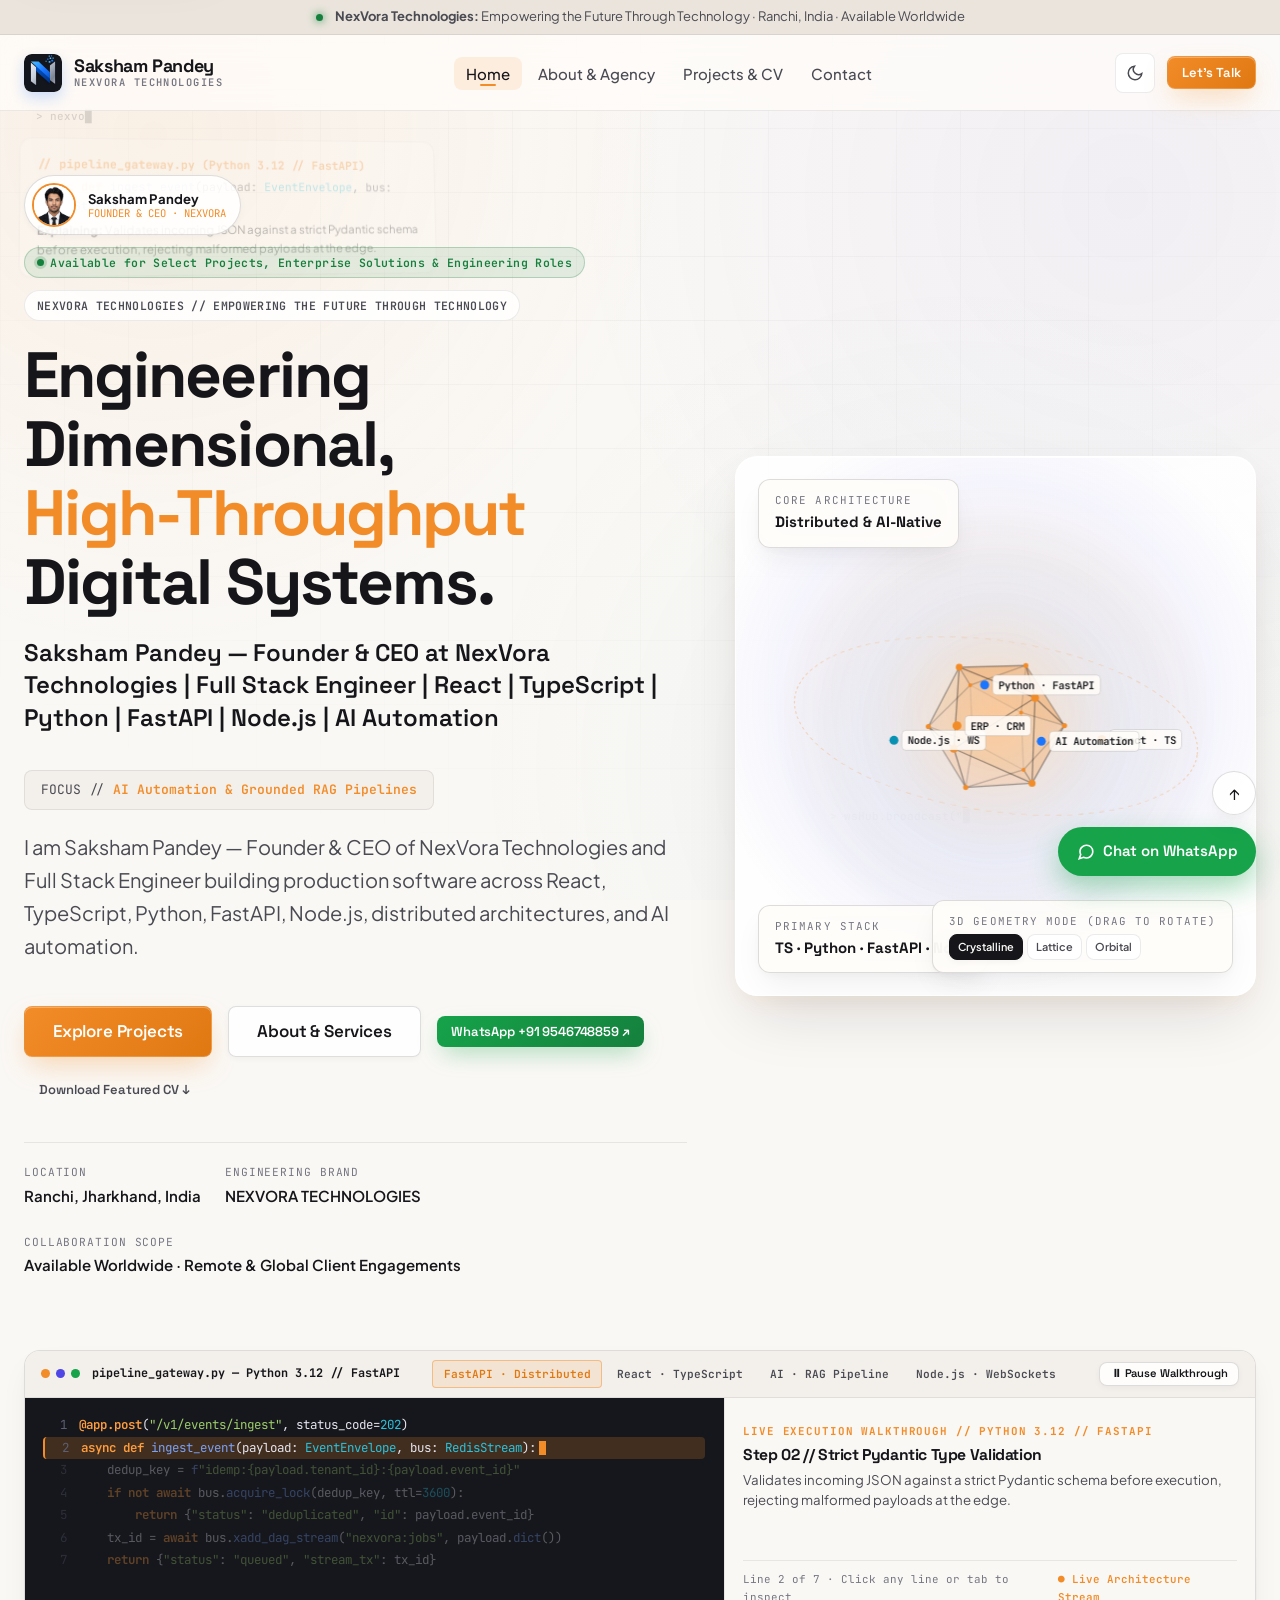
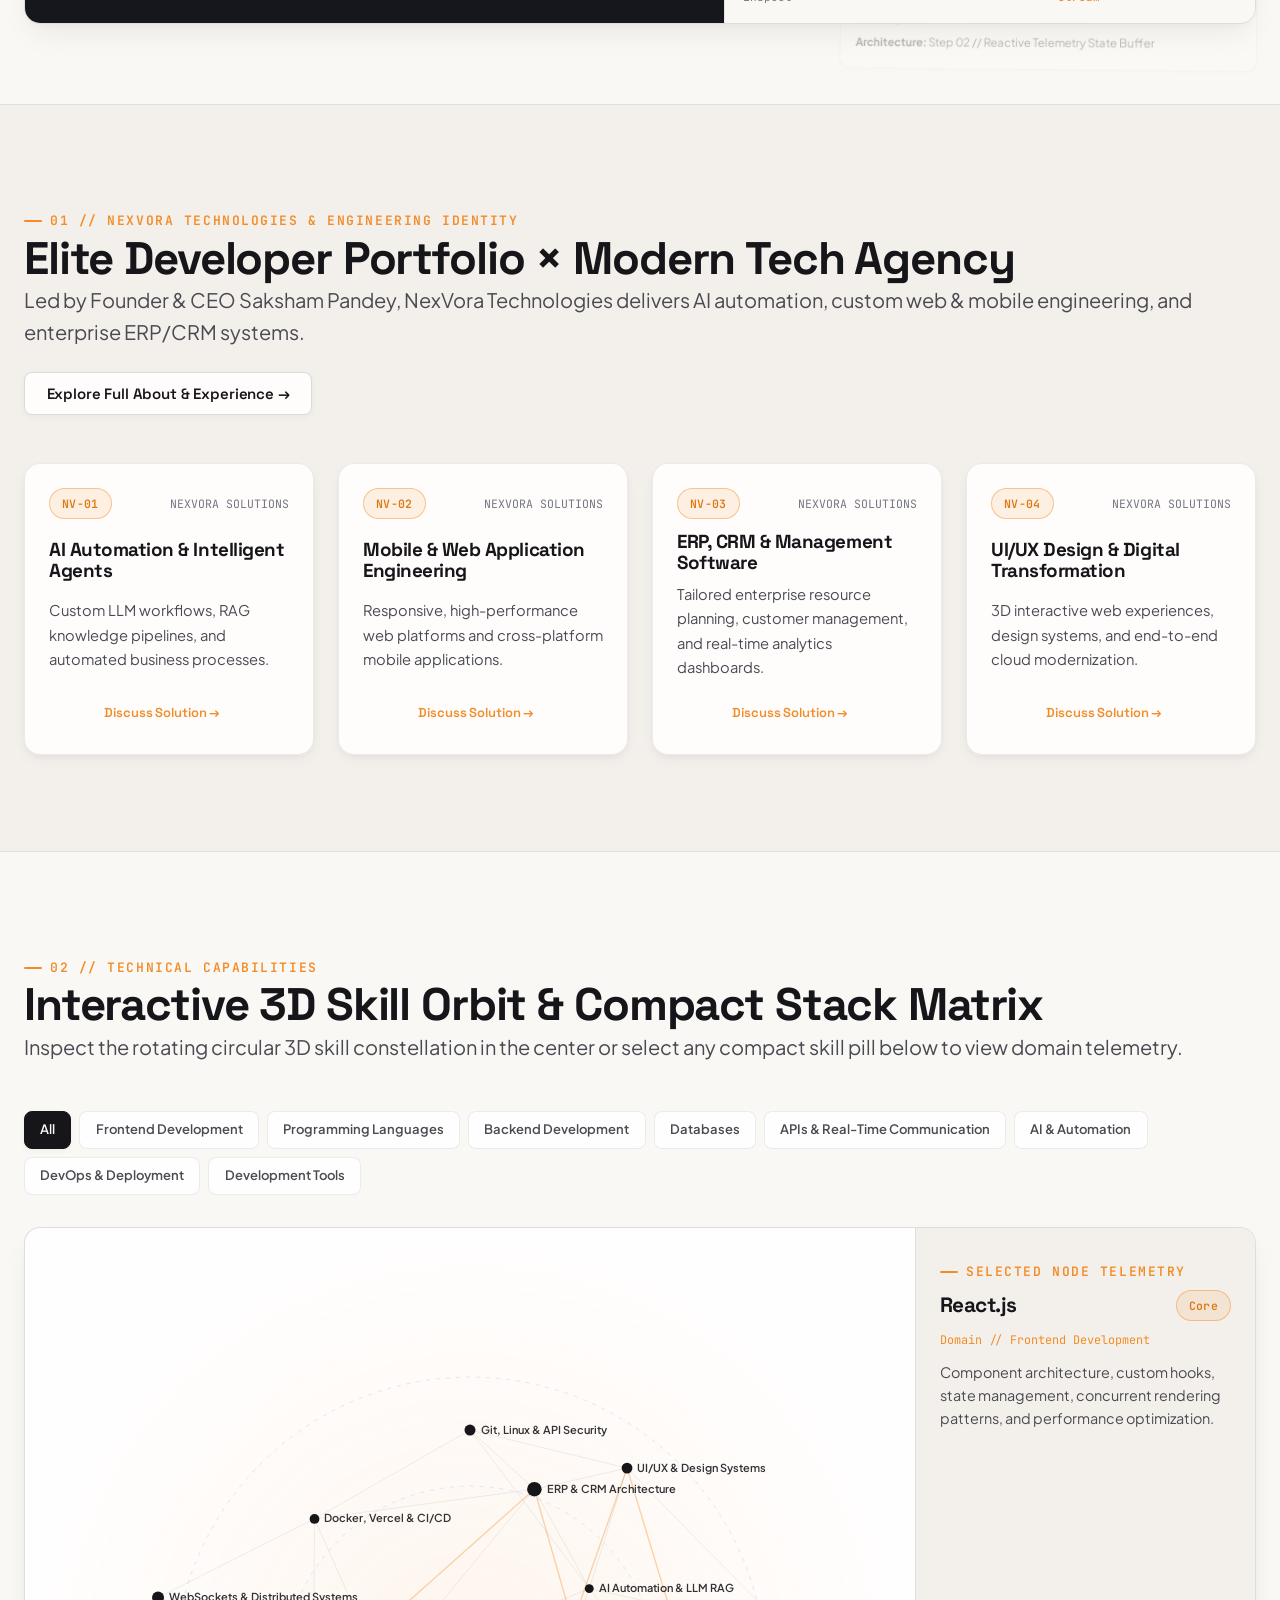
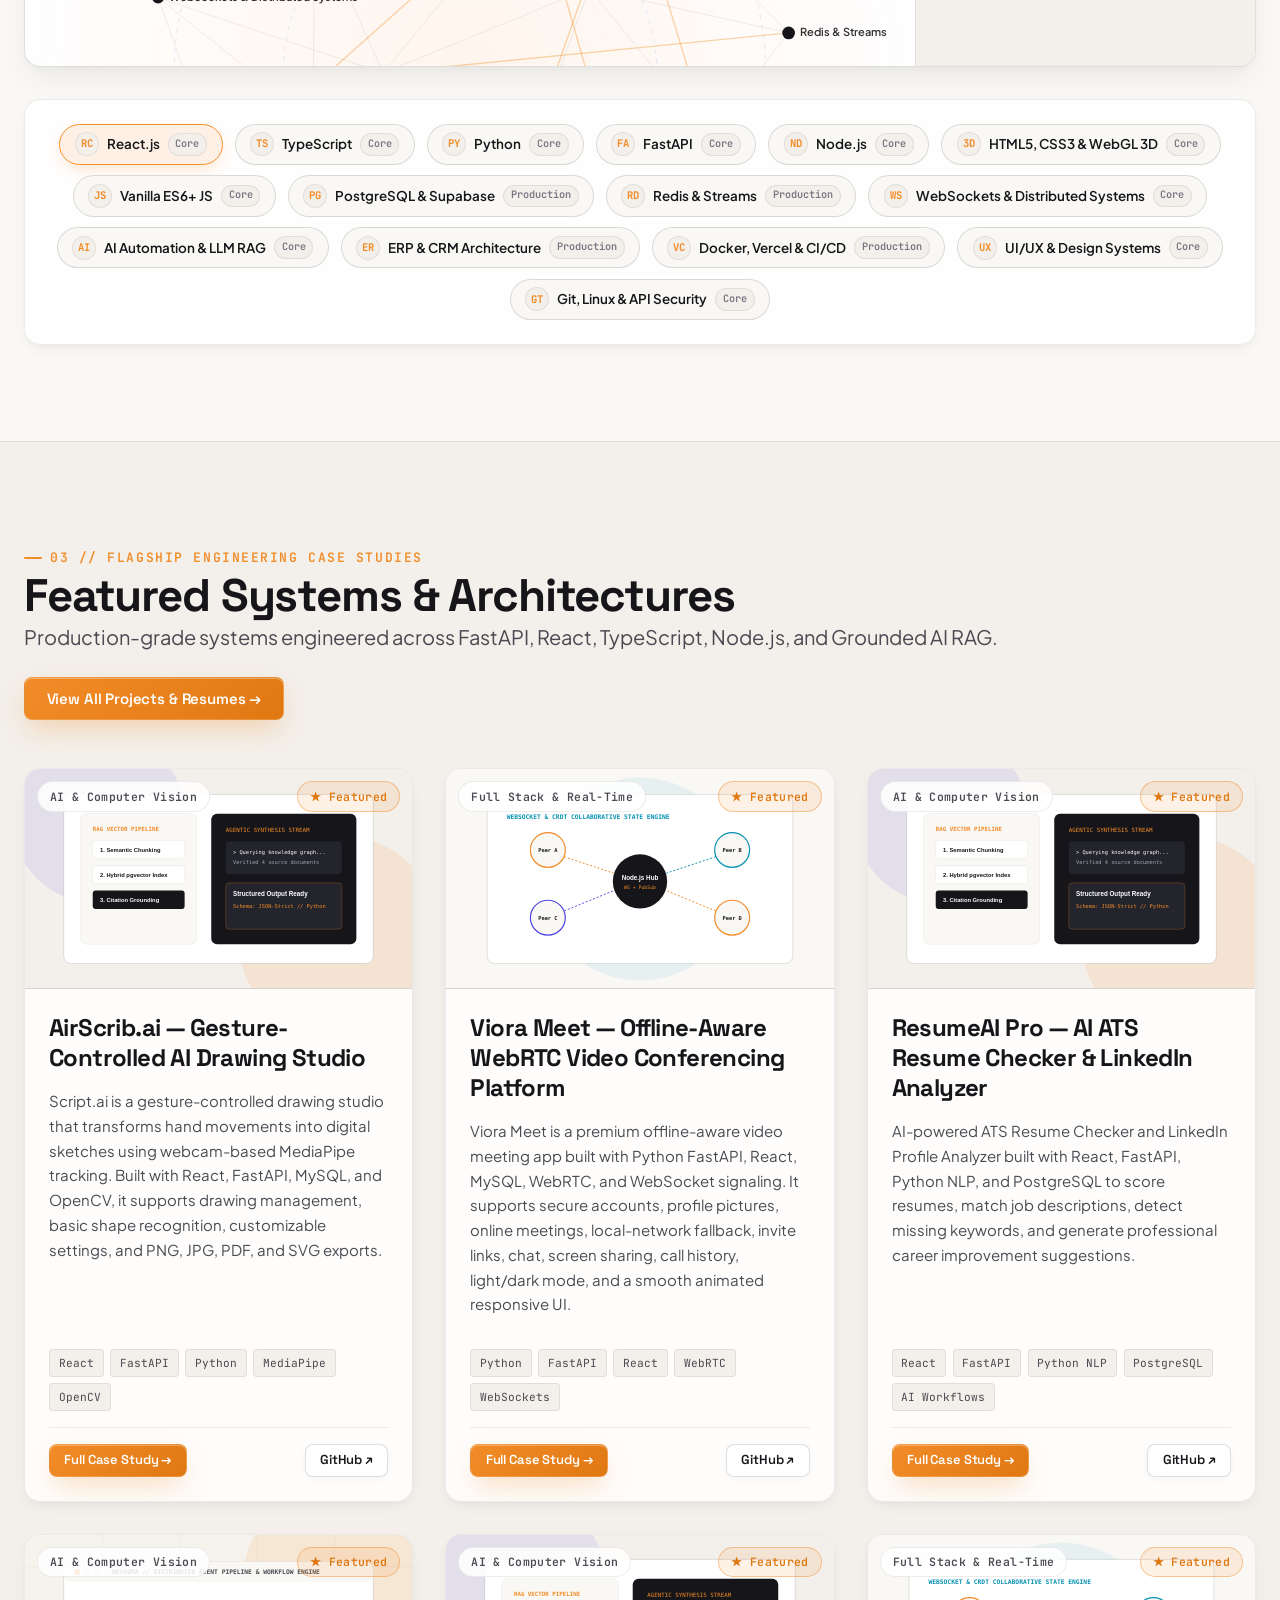
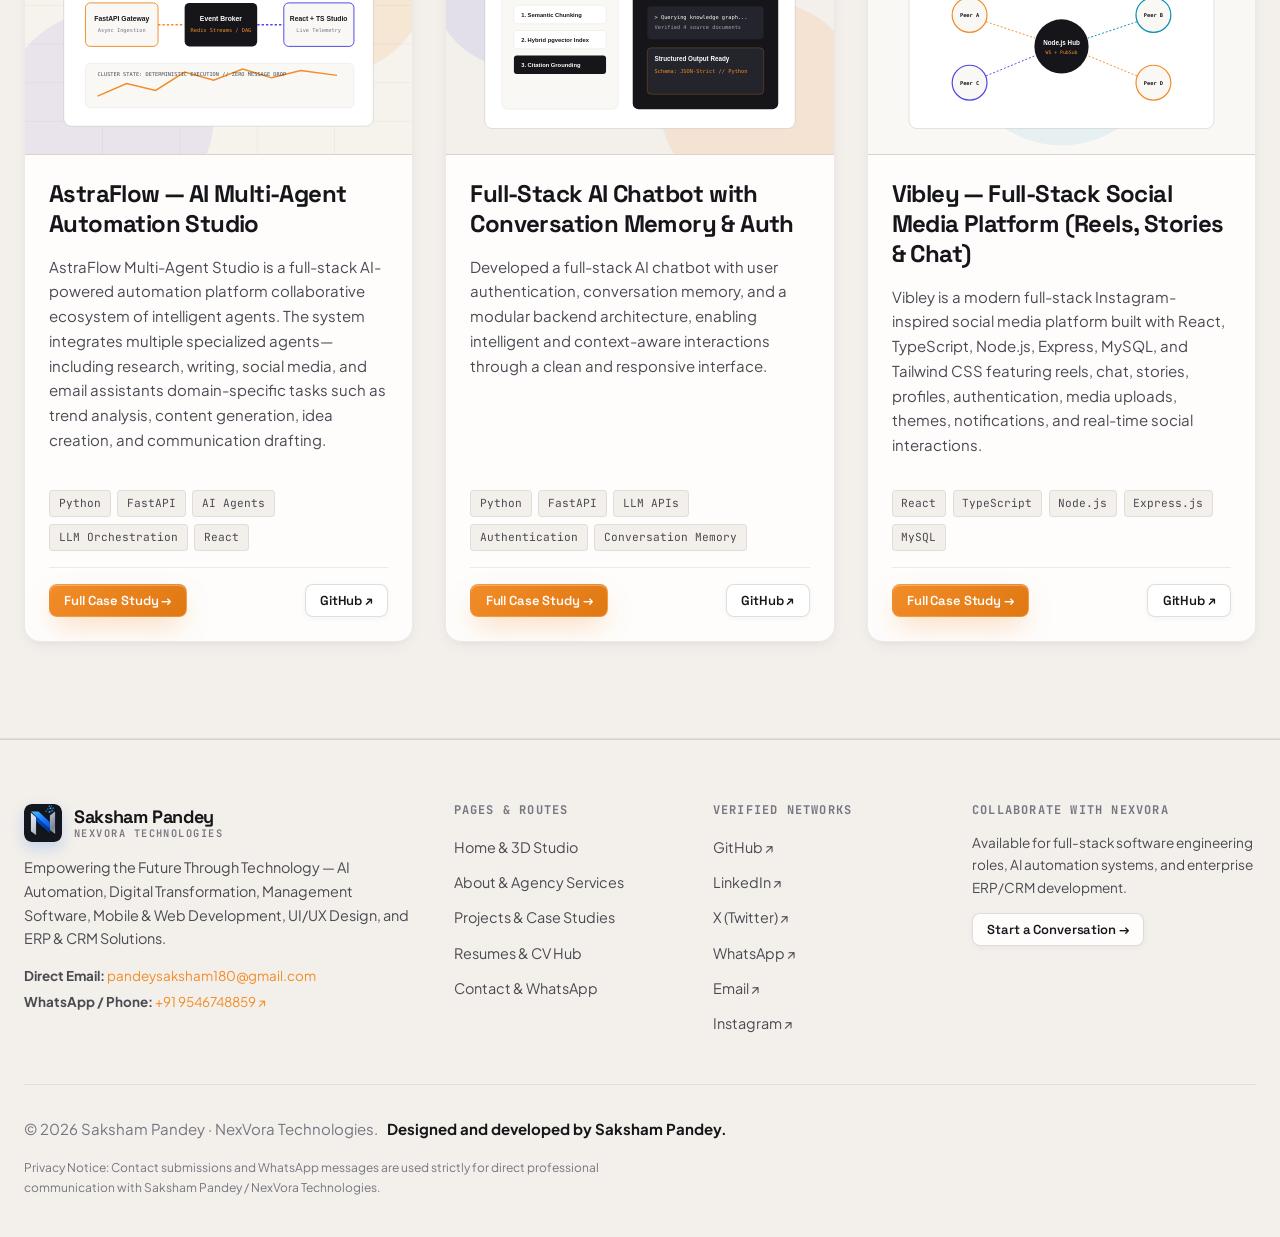
==== index.html @ f71fc4e2 "Initial commit: Personal Portfolio and Nexvora CMS" ====
<!doctype html>
<html lang="en" data-theme="light">
  <head>
    <meta charset="UTF-8" />
    <meta name="viewport" content="width=device-width, initial-scale=1.0" />
    <title>Saksham Pandey — Founder &amp; Full Stack Engineer | NexVora Technologies</title>
    <meta
      name="description"
      content="Saksham Pandey — Founder &amp; CEO of NexVora Technologies and Full Stack Engineer in Ranchi, Jharkhand, India. Specializing in React, TypeScript, Python, FastAPI, Node.js, AI Automation, ERP/CRM, and Distributed Systems."
    />
    <meta name="author" content="Saksham Pandey" />
    <meta name="robots" content="index, follow" />
    <link rel="canonical" href="https://sakshampandey.dev/" />

    <!-- Open Graph / Social Sharing -->
    <meta property="og:type" content="website" />
    <meta
      property="og:title"
      content="Saksham Pandey | Founder &amp; Full Stack Engineer — NexVora Technologies"
    />
    <meta
      property="og:description"
      content="Explore interactive 3D architecture, AI automation, ERP/CRM solutions, and full-stack software engineering by Saksham Pandey (NexVora Technologies)."
    />
    <meta property="og:image" content="assets/images/saksham-profile.png" />
    <meta name="twitter:card" content="summary_large_image" />

    <!-- NexVora Technologies Favicon -->
    <link rel="icon" type="image/svg+xml" href="assets/icons/nexvora-logo.svg" />

    <!-- Non-blocking Google Fonts with System Fallbacks -->
    <link rel="preconnect" href="https://fonts.googleapis.com" />
    <link rel="preconnect" href="https://fonts.gstatic.com" crossorigin />
    <link
      href="https://fonts.googleapis.com/css2?family=JetBrains+Mono:wght@500;600;700&amp;family=Plus+Jakarta+Sans:wght@400;500;600;700&amp;family=Space+Grotesk:wght@600;700&amp;display=swap"
      rel="stylesheet"
    />

    <!-- Unified & Modular Design System Stylesheet -->
    <link rel="stylesheet" href="style.css" />
  </head>
  <body data-page="index.html">
    <!-- Keyboard Accessibility Skip Link -->
    <a href="#mainContent" class="skip-link">Skip to main content</a>

    <!-- Full-Viewport Interactive 3D Particle + Terminal Stream Background Canvas -->
    <canvas id="ambient3dBgCanvas" class="ambient-3d-canvas" aria-hidden="true"></canvas>

    <!-- Centralized "Teleport Drop-In" (< />) Route Transition Overlay -->
    <div id="teleportTransitionOverlay" class="teleport-overlay" aria-hidden="true">
      <div class="teleport-overlay__core">
        <span class="teleport-overlay__bracket teleport-overlay__bracket--left">&lt;</span>
        <span class="teleport-overlay__slash">/</span>
        <span class="teleport-overlay__bracket teleport-overlay__bracket--right">&gt;</span>
        <div class="teleport-overlay__ring"></div>
        <span class="teleport-overlay__label">NEXVORA // TELEPORT ROUTE</span>
      </div>
    </div>

    <!-- Optional Desktop Custom Cursor -->
    <div id="customCursor" class="custom-cursor" aria-hidden="true"></div>

    <!-- A. Animated 3D Opening Sequence with Full-Page Live Coding & Explanation Background -->
    <div
      id="introOverlay"
      class="intro-overlay"
      role="dialog"
      aria-label="Welcome intro sequence"
    >
      <!-- Full-Page Live Coding & Real-Time Code Explanation Background -->
      <div class="intro-code-backdrop" aria-hidden="true">
        <div class="intro-code-column">
          <div class="intro-code-card">
            <div class="intro-code-card__header">
              <span>LIVE MODULE 01 // pipeline_gateway.py</span>
              <span>Python · FastAPI</span>
            </div>
            <div><span class="tok-kw">@app.post</span>(<span class="tok-str">"/v1/events/ingest"</span>, status_code=<span class="tok-typ">202</span>)</div>
            <div><span class="tok-kw">async def</span> <span class="tok-fn">ingest_event</span>(payload: <span class="tok-typ">EventEnvelope</span>):</div>
            <div>&nbsp;&nbsp;tx = <span class="tok-kw">await</span> bus.<span class="tok-fn">xadd_dag_stream</span>(<span class="tok-str">"nexvora:jobs"</span>, payload)</div>
            <div class="intro-code-explain-pill">
              <strong>Live Code Explanation:</strong> Non-blocking FastAPI gateway validates distributed event schemas and appends tasks to a Redis DAG stream with zero message drop.
            </div>
          </div>

          <div class="intro-code-card">
            <div class="intro-code-card__header">
              <span>LIVE MODULE 02 // rag_synthesizer.py</span>
              <span>AI · pgvector RAG</span>
            </div>
            <div><span class="tok-kw">async def</span> <span class="tok-fn">grounded_rag_query</span>(query: <span class="tok-typ">str</span>):</div>
            <div>&nbsp;&nbsp;chunks = <span class="tok-kw">await</span> db.<span class="tok-fn">hybrid_rrf_search</span>(query, top_k=<span class="tok-typ">6</span>)</div>
            <div>&nbsp;&nbsp;<span class="tok-kw">yield</span> llm.<span class="tok-fn">stream_cited_response</span>(chunks)</div>
            <div class="intro-code-explain-pill">
              <strong>Live Code Explanation:</strong> Combines vector embeddings with BM25 keyword search (Reciprocal Rank Fusion) to stream verifiable, citation-grounded AI answers.
            </div>
          </div>
        </div>

        <div class="intro-code-column">
          <div class="intro-code-card">
            <div class="intro-code-card__header">
              <span>LIVE MODULE 03 // useSpatialTelemetry.ts</span>
              <span>React · TypeScript</span>
            </div>
            <div><span class="tok-kw">export function</span> <span class="tok-fn">useSpatialTelemetry</span>&lt;<span class="tok-typ">TFrame</span>&gt;(ch: <span class="tok-typ">string</span>) {</div>
            <div>&nbsp;&nbsp;rafRef.current = <span class="tok-fn">requestAnimationFrame</span>(() =&gt; <span class="tok-fn">setFrame</span>(pkt));</div>
            <div>}</div>
            <div class="intro-code-explain-pill">
              <strong>Live Code Explanation:</strong> Coalesces high-frequency WebSocket telemetry packets into 60fps browser repaint frames so 3D UI scenes stay silky smooth.
            </div>
          </div>

          <div class="intro-code-card">
            <div class="intro-code-card__header">
              <span>LIVE MODULE 04 // state_broker.js</span>
              <span>Node.js · WebSockets</span>
            </div>
            <div>socket.<span class="tok-fn">on</span>(<span class="tok-str">"message"</span>, (delta) =&gt; {</div>
            <div>&nbsp;&nbsp;<span class="tok-kw">const</span> patch = crdt.<span class="tok-fn">mergeStateDelta</span>(roomId, delta);</div>
            <div>&nbsp;&nbsp;redisPub.<span class="tok-fn">publish</span>(<span class="tok-str">`room:${roomId}`</span>, patch);</div>
            <div>});</div>
            <div class="intro-code-explain-pill">
              <strong>Live Code Explanation:</strong> Merges concurrent peer state updates deterministically and broadcasts across distributed Node.js cluster instances.
            </div>
          </div>
        </div>
      </div>

      <div class="intro-stage">
        <div class="intro-prism" aria-hidden="true">
          <img
            src="assets/icons/nexvora-logo.svg"
            alt="NexVora Technologies Logo"
            style="width: 68px; height: 68px; border-radius: 14px; box-shadow: 0 16px 36px rgba(26, 117, 255, 0.35)"
          />
        </div>
        <span class="intro-brand">NEXVORA TECHNOLOGIES</span>
        <p class="intro-name">Saksham Pandey</p>
        <p id="introLiveStatusText" class="intro-live-status">
          Compiling FastAPI Async Gateway &amp; 3D Spatial Environment...
        </p>
        <div class="intro-bar" aria-hidden="true">
          <div class="intro-bar__fill"></div>
        </div>
        <button
          type="button"
          class="btn btn--primary btn--sm"
          style="margin-top: 0.4rem"
          onclick="window.__dismissPortfolioIntro && window.__dismissPortfolioIntro()"
        >
          Enter Portfolio Now →
        </button>
      </div>
      <button
        type="button"
        id="skipIntroBtn"
        class="intro-skip-btn"
        onclick="window.__dismissPortfolioIntro && window.__dismissPortfolioIntro()"
      >
        Skip Intro [Esc] ↗
      </button>
    </div>

    <!-- Immediate Fail-Safe Script so Skip Button & Auto-Transition Always Work -->
    <script>
      (function () {
        try {
          if (sessionStorage.getItem('nexvora_intro_seen_session') === 'true') {
            var existing = document.getElementById('introOverlay');
            if (existing) existing.style.display = 'none';
          }
        } catch (e) {}
        window.__dismissPortfolioIntro = function () {
          var el = document.getElementById('introOverlay');
          if (!el) return;
          el.classList.add('is-hidden');
          el.setAttribute('aria-hidden', 'true');
          try {
            sessionStorage.setItem('nexvora_intro_seen_session', 'true');
          } catch (e) {}
          setTimeout(function () {
            el.style.display = 'none';
          }, 600);
        };
        document.addEventListener('keydown', function (e) {
          if (e.key === 'Escape') window.__dismissPortfolioIntro();
        });
        setTimeout(window.__dismissPortfolioIntro, 2400);
      })();
    </script>

    <!-- Live Persistence / Local Preview Mode Status Bar -->
    <div
      id="syncStatusBanner"
      class="sync-banner"
      role="region"
      aria-label="Persistence status"
    >
      <span class="sync-banner__dot"></span>
      <span>NexVora Technologies · Empowering the Future Through Technology</span>
    </div>

    <!-- Site Header & Multi-Page Navigation with NexVora Technologies Logo -->
    <header id="siteHeader" class="site-header">
      <div class="container site-header__inner">
        <a href="index.html" class="brand-logo" aria-label="Saksham Pandey — NexVora Technologies Home">
          <img
            src="assets/icons/nexvora-logo.svg"
            alt="NexVora Technologies Logo"
            class="brand-logo__img"
          />
          <span class="brand-logo__meta">
            <span id="navBrandName">Saksham Pandey</span>
            <span id="navBrandSub" class="brand-logo__sub">NEXVORA TECHNOLOGIES</span>
          </span>
        </a>

        <nav aria-label="Primary Navigation">
          <ul id="navMenuList" class="nav-menu">
            <li>
              <a href="index.html" class="nav-link is-active" data-page-route="index.html">Home</a>
            </li>
            <li>
              <a href="about.html" class="nav-link" data-page-route="about.html">About &amp; Agency</a>
            </li>
            <li>
              <a href="projects.html" class="nav-link" data-page-route="projects.html">Projects &amp; CV</a>
            </li>
            <li>
              <a href="contact.html" class="nav-link" data-page-route="contact.html">Contact</a>
            </li>
          </ul>
        </nav>

        <div class="header-actions">
          <button
            type="button"
            id="themeToggleBtn"
            class="btn btn--icon"
            aria-label="Toggle color theme"
          >
            <svg
              width="18"
              height="18"
              viewBox="0 0 24 24"
              fill="none"
              stroke="currentColor"
              stroke-width="2"
              aria-hidden="true"
            >
              <path d="M21 12.79A9 9 0 1 1 11.21 3 7 7 0 0 0 21 12.79z" />
            </svg>
          </button>
          <a
            href="contact.html"
            id="headerContactCta"
            class="btn btn--primary btn--sm header-cta-desktop"
          >
            Let’s Talk
          </a>
          <button
            type="button"
            id="mobileMenuToggle"
            class="mobile-menu-toggle"
            aria-label="Toggle navigation menu"
            aria-expanded="false"
            aria-controls="navMenuList"
          >
            <svg
              width="20"
              height="20"
              viewBox="0 0 24 24"
              fill="none"
              stroke="currentColor"
              stroke-width="2"
              aria-hidden="true"
            >
              <line x1="3" y1="6" x2="21" y2="6" />
              <line x1="3" y1="12" x2="21" y2="12" />
              <line x1="3" y1="18" x2="21" y2="18" />
            </svg>
          </button>
        </div>
      </div>
    </header>

    <!-- Main Content Landmark -->
    <main id="mainContent">
      <!-- 1. HERO SECTION WITH PROFILE PORTRAIT, 3D SCULPTURE & LIVE CODING EXPLAINER -->
      <section id="home" class="hero-section">
        <!-- Ambient Full-Page Background Live Coding & Explanation Streams -->
        <div class="hero-livecode-backdrop" aria-hidden="true">
          <div id="heroBgCodeLeft" class="hero-livecode-stream hero-livecode-stream--left">
            <div style="color:var(--accent-primary);font-weight:700;margin-bottom:4px;">// pipeline_gateway.py (Python · FastAPI)</div>
            <div><span class="tok-kw">@app.post</span>(<span class="tok-str">"/v1/events/ingest"</span>, status_code=<span class="tok-typ">202</span>)</div>
            <div style="margin-top:6px;font-family:var(--font-sans);font-size:0.72rem;color:var(--text-primary);">
              <strong>Explaining:</strong> Non-blocking FastAPI gateway validates distributed payloads at the edge.
            </div>
          </div>

          <div id="heroBgCodeRight" class="hero-livecode-stream hero-livecode-stream--right">
            <div style="color:var(--accent-secondary);font-weight:700;margin-bottom:4px;">// useSpatialTelemetry.ts (React · TypeScript)</div>
            <div>rafRef.current = <span class="tok-fn">requestAnimationFrame</span>(() =&gt; <span class="tok-fn">setFrame</span>(incoming));</div>
            <div style="margin-top:6px;font-family:var(--font-sans);font-size:0.72rem;color:var(--text-primary);">
              <strong>Architecture:</strong> Step 07 // Hardware-Synchronized 60fps State Commit
            </div>
          </div>
        </div>

        <div class="container hero-grid">
          <div class="hero-content reveal">
            <!-- Profile Portrait Badge + Availability -->
            <div class="hero-badges">
              <div class="hero-portrait-badge">
                <img
                  id="heroProfileImage"
                  src="assets/images/saksham-profile.png"
                  alt="Saksham Pandey — Founder &amp; CEO of NexVora Technologies"
                  class="hero-portrait-badge__img"
                />
                <div style="display:flex;flex-direction:column;line-height:1.2;min-width:0;">
                  <span style="font-weight:700;font-size:0.82rem;color:var(--text-primary);">Saksham Pandey</span>
                  <span class="mono" style="font-size:0.66rem;color:var(--accent-primary);">FOUNDER &amp; CEO · NEXVORA</span>
                </div>
              </div>

              <span id="heroAvailabilityBadge" class="badge badge--available">
                <span class="badge--available__dot"></span>
                <span id="heroAvailabilityText"
                  >Available for Select Engineering Roles &amp; Enterprise Projects</span
                >
              </span>
              <span id="heroEyebrow" class="badge"
                >NEXVORA TECHNOLOGIES // STUDIO</span
              >
            </div>

            <h1 class="hero-title">
              <span id="heroTitlePrefix">Engineering Dimensional,</span>
              <span id="heroTitleHighlight" class="hero-title__highlight"
                >High-Throughput</span
              >
              <span id="heroTitleSuffix">Digital Systems.</span>
            </h1>

            <p id="heroHeadlineText" class="hero-headline">
              Saksham Pandey — Full Stack Engineer | React | TypeScript | Python
              | FastAPI | Node.js | Distributed Systems | AI Applications
            </p>

            <div class="hero-specialty-bar" aria-live="polite">
              <span>FOCUS //</span>
              <span
                id="heroDynamicSpecialty"
                class="hero-specialty-bar__dynamic"
                style="transition: opacity 0.18s ease"
              >
                Full Stack Systems (React + TypeScript + FastAPI)
              </span>
            </div>

            <p id="heroSubtitleText" class="hero-intro">
              I am Saksham Pandey — Founder &amp; CEO of NexVora Technologies and Full Stack Engineer building production software across React, TypeScript, Python, FastAPI, Node.js, ERP/CRM systems, and applied AI.
            </p>

            <div class="hero-cta-group">
              <a
                href="projects.html"
                id="heroPrimaryCta"
                class="btn btn--primary btn--lg"
              >
                Explore Projects
              </a>
              <a
                href="projects.html#resumes"
                id="heroSecondaryCta"
                class="btn btn--secondary btn--lg"
              >
                View Resumes &amp; CV
              </a>
              <a
                href="https://wa.me/919546748859"
                target="_blank"
                rel="noopener noreferrer"
                class="btn btn--whatsapp btn--sm"
              >
                WhatsApp +91 9546748859 ↗
              </a>
              <button
                type="button"
                id="heroFeaturedResumeBtn"
                class="btn btn--ghost btn--sm"
              >
                Download Featured CV ↓
              </button>
            </div>

            <div class="hero-meta-strip">
              <div class="hero-meta-item">
                <span class="hero-meta-item__label">Location</span>
                <span id="heroMetaLocation" class="hero-meta-item__value"
                  >Ranchi, Jharkhand, India</span
                >
              </div>
              <div class="hero-meta-item">
                <span class="hero-meta-item__label">Engineering Brand</span>
                <span id="heroMetaBrand" class="hero-meta-item__value"
                  >NEXVORA TECHNOLOGIES</span
                >
              </div>
              <div class="hero-meta-item">
                <span class="hero-meta-item__label">Collaboration Scope</span>
                <span id="heroMetaRelocation" class="hero-meta-item__value"
                  >Global Remote, Freelance &amp; Full-Time Roles</span
                >
              </div>
            </div>
          </div>

          <!-- Interactive 3D Hero Stage -->
          <div class="hero-3d-stage reveal reveal-delay-1">
            <div class="hero-canvas-wrapper">
              <div class="spatial-card spatial-card--top-left float-slow">
                <span id="spatialTopLabel" class="spatial-card__label"
                  >NEXVORA STUDIO</span
                >
                <span id="spatialTopValue" class="spatial-card__value"
                  >AI · Web · ERP · CRM</span
                >
              </div>

              <canvas
                id="hero3dCanvas"
                aria-label="Interactive 3D architectural polyhedron representing Saksham Pandey's engineering stack"
              ></canvas>

              <div
                class="spatial-card spatial-card--bottom-left float-Slow-reverse"
              >
                <span id="spatialBottomLabel" class="spatial-card__label"
                  >PRIMARY STACK</span
                >
                <span id="spatialBottomValue" class="spatial-card__value"
                  >TS · Python · FastAPI · Node</span
                >
              </div>

              <div
                class="spatial-card spatial-card--bottom-right"
                style="pointer-events: auto"
              >
                <span class="spatial-card__label" style="margin-bottom: 4px"
                  >3D GEOMETRY MODE (DRAG TO ROTATE)</span
                >
                <div style="display: flex; flex-wrap: wrap; gap: 4px">
                  <button
                    type="button"
                    class="filter-pill is-active"
                    style="padding: 3px 8px; font-size: 0.68rem"
                    data-sculpture-mode="crystalline"
                  >
                    Crystalline
                  </button>
                  <button
                    type="button"
                    class="filter-pill"
                    style="padding: 3px 8px; font-size: 0.68rem"
                    data-sculpture-mode="lattice"
                  >
                    Lattice
                  </button>
                  <button
                    type="button"
                    class="filter-pill"
                    style="padding: 3px 8px; font-size: 0.68rem"
                    data-sculpture-mode="orbital"
                  >
                    Orbital
                  </button>
                </div>
              </div>
            </div>
          </div>

          <!-- Interactive Live Coding & Real-Time Code Explanation Workbench -->
          <div id="heroLiveCodeWorkbench" class="live-code-workbench" style="grid-column: 1 / -1;">
            <div class="live-code-workbench__topbar">
              <div style="display:flex;align-items:center;gap:0.75rem;min-width:0;">
                <span class="live-code-workbench__dots" aria-hidden="true">
                  <span class="live-code-workbench__dot" style="background:#F28C28;"></span>
                  <span class="live-code-workbench__dot" style="background:#4F46E5;"></span>
                  <span class="live-code-workbench__dot" style="background:#16A34A;"></span>
                </span>
                <span id="liveCodeFileName" class="mono" style="font-size:0.74rem;font-weight:700;color:var(--text-primary);">
                  pipeline_gateway.py — Python 3.12 // FastAPI
                </span>
              </div>

              <div id="liveCodeTabs" class="live-code-workbench__tabs" role="tablist" aria-label="Switch live code module">
                <!-- Populated dynamically -->
              </div>

              <button type="button" id="liveCodePauseBtn" class="btn btn--secondary btn--sm" style="padding:0.28rem 0.65rem;font-size:0.7rem;">
                ⏸ Pause Walkthrough
              </button>
            </div>

            <div class="live-code-workbench__body">
              <div id="liveCodeEditorPane" class="live-code-editor" aria-label="Live code execution stream">
                <!-- Populated dynamically line-by-line -->
              </div>
              <div class="live-code-explainer-pane" aria-live="polite">
                <div>
                  <span id="liveExplainerBadge" class="explainer-step-badge">
                    LIVE EXECUTION WALKTHROUGH // Python · FastAPI
                  </span>
                  <h3 id="liveExplainerTitle" class="explainer-step-title">
                    Step 01 // Non-Blocking Async API Gateway
                  </h3>
                  <p id="liveExplainerDesc" class="explainer-step-desc">
                    Exposes a high-concurrency FastAPI endpoint that accepts distributed event payloads with HTTP 202 Accepted semantics.
                  </p>
                </div>
                <div class="explainer-progress-dots">
                  <span id="liveExplainerCounter">Line 1 of 7 · Click any line or tab to inspect</span>
                  <span style="color:var(--accent-primary);font-weight:600;">● Live Architecture Stream</span>
                </div>
              </div>
            </div>
          </div>
        </div>
      </section>

      <!-- 2. NEXVORA TECHNOLOGIES AGENCY SOLUTIONS & PORTRAIT OVERVIEW -->
      <section id="about" class="section section--alt">
        <div class="container">
          <div class="section-header section-header--split reveal">
            <div>
              <span class="section-eyebrow">01 // NexVora Technologies &amp; Engineering Identity</span>
              <h2 class="section-title">Elite Developer Portfolio × Modern Tech Agency</h2>
              <p class="section-subtitle">
                Led by Founder &amp; CEO Saksham Pandey, NexVora Technologies delivers AI automation, custom web &amp; mobile engineering, and enterprise ERP/CRM systems.
              </p>
            </div>
            <a href="about.html" class="btn btn--secondary">
              Explore Full About &amp; Experience →
            </a>
          </div>

          <div id="agencyServicesGrid" class="agency-services-grid reveal">
            <!-- Populated dynamically from repository -->
          </div>
        </div>
      </section>

      <!-- 3. INTERACTIVE 3D SKILLS ORBIT & COMPACT SKILL PILL/CHIP MATRIX -->
      <section id="skills" class="section">
        <div class="container">
          <div class="section-header section-header--split reveal">
            <div>
              <span class="section-eyebrow">02 // Technical Capabilities</span>
              <h2 class="section-title">
                Interactive 3D Skill Orbit &amp; Compact Stack Matrix
              </h2>
              <p class="section-subtitle">
                Inspect the rotating circular 3D skill constellation in the center or select any compact skill pill below to view domain telemetry.
              </p>
            </div>
          </div>

          <div class="skills-controls reveal">
            <div
              id="skillsCategoryFilters"
              class="filter-group"
              role="tablist"
              aria-label="Filter skills by category"
            >
              <!-- Populated dynamically -->
            </div>
          </div>

          <div class="skills-layout">
            <!-- Rotating Circular/Orbit Animation Intact in the Center -->
            <div class="skills-constellation-stage reveal">
              <div class="constellation-canvas-wrap">
                <canvas
                  id="skillConstellationCanvas"
                  aria-label="Interactive rotating circular 3D skill constellation"
                ></canvas>
              </div>
              <aside
                id="skillConstellationInspector"
                class="constellation-inspector"
                aria-live="polite"
              >
                <!-- Populated dynamically when a skill node or pill is selected -->
              </aside>
            </div>

            <!-- Compact, Neatly Formatted Pill/Chip Templates Across Balanced Rows -->
            <div
              id="skillsGridContainer"
              class="skills-pills-matrix reveal reveal-delay-1"
            >
              <!-- Populated dynamically as compact .skill-chip-pill buttons -->
            </div>
          </div>
        </div>
      </section>

      <!-- 4. FEATURED PROJECTS PREVIEW (LINKS TO PROJECTS.HTML) -->
      <section id="projects-preview" class="section section--alt">
        <div class="container">
          <div class="section-header section-header--split reveal">
            <div>
              <span class="section-eyebrow">03 // Flagship Engineering Case Studies</span>
              <h2 class="section-title">Featured Systems &amp; Architectures</h2>
              <p class="section-subtitle">
                Production-grade systems engineered across FastAPI, React, TypeScript, Node.js, and Grounded AI RAG.
              </p>
            </div>
            <a href="projects.html" class="btn btn--primary">
              View All Projects &amp; Resumes →
            </a>
          </div>

          <div id="homeFeaturedProjectsGrid" class="projects-grid reveal">
            <!-- Populated dynamically -->
          </div>
        </div>
      </section>
    </main>

    <!-- GLOBAL VERIFIED FOOTER -->
    <footer class="site-footer">
      <div class="container">
        <div class="footer-grid">
          <div>
            <a href="index.html" class="brand-logo" style="margin-bottom: 0.85rem">
              <img
                src="assets/icons/nexvora-logo.svg"
                alt="NexVora Technologies Logo"
                class="brand-logo__img"
              />
              <span class="brand-logo__meta">
                <span id="footerBrandName">Saksham Pandey</span>
                <span id="footerCompanySub" class="brand-logo__sub"
                  >NEXVORA TECHNOLOGIES</span
                >
              </span>
            </a>
            <p
              id="footerTagline"
              style="font-size: 0.9rem; color: var(--text-secondary); max-width: 38ch; margin-bottom: 0.85rem;"
            >
              Engineering resilient distributed backends, intelligent AI applications, ERP/CRM platforms, and dimensional web interfaces from India for the global web.
            </p>
            <div style="font-size: 0.84rem; color: var(--text-secondary); display: flex; flex-direction: column; gap: 0.25rem;">
              <span><strong>Direct Email:</strong> <a href="mailto:pandeysaksham180@gmail.com" style="color:var(--accent-primary);">pandeysaksham180@gmail.com</a></span>
              <span><strong>WhatsApp / Phone:</strong> <a href="https://wa.me/919546748859" target="_blank" rel="noopener noreferrer" style="color:var(--accent-primary);">+91 9546748859 ↗</a></span>
            </div>
          </div>

          <div>
            <h3
              class="mono"
              style="font-size: 0.75rem; text-transform: uppercase; letter-spacing: 0.1em; color: var(--text-muted); margin-bottom: 0.85rem;"
            >
              Pages &amp; Routes
            </h3>
            <ul
              id="footerNavLinks"
              style="display: flex; flex-direction: column; gap: 0.45rem"
            >
              <li><a href="index.html">Home &amp; 3D Studio</a></li>
              <li><a href="about.html">About &amp; Agency Services</a></li>
              <li><a href="projects.html">Projects &amp; Case Studies</a></li>
              <li><a href="projects.html#resumes">Resumes &amp; CV Hub</a></li>
              <li><a href="contact.html">Contact &amp; WhatsApp</a></li>
            </ul>
          </div>

          <div>
            <h3
              class="mono"
              style="font-size: 0.75rem; text-transform: uppercase; letter-spacing: 0.1em; color: var(--text-muted); margin-bottom: 0.85rem;"
            >
              Verified Networks
            </h3>
            <ul
              id="footerSocialLinks"
              style="display: flex; flex-direction: column; gap: 0.45rem"
            >
              <li><a href="https://github.com/sakshampandey380" target="_blank" rel="noopener noreferrer">GitHub ↗</a></li>
              <li><a href="https://www.linkedin.com/in/saksham-pandey-184515250" target="_blank" rel="noopener noreferrer">LinkedIn ↗</a></li>
              <li><a href="https://x.com/PandeySaks42860" target="_blank" rel="noopener noreferrer">X (Twitter) ↗</a></li>
              <li><a href="https://wa.me/919546748859" target="_blank" rel="noopener noreferrer">WhatsApp (+91 9546748859) ↗</a></li>
              <li><a href="mailto:pandeysaksham180@gmail.com">pandeysaksham180@gmail.com ↗</a></li>
            </ul>
          </div>

          <div>
            <h3
              class="mono"
              style="font-size: 0.75rem; text-transform: uppercase; letter-spacing: 0.1em; color: var(--text-muted); margin-bottom: 0.85rem;"
            >
              Collaborate with NexVora
            </h3>
            <p
              style="font-size: 0.85rem; color: var(--text-secondary); margin-bottom: 0.85rem;"
            >
              Available for full-stack software engineering roles, AI automation systems, and enterprise ERP/CRM development.
            </p>
            <a href="contact.html" class="btn btn--secondary btn--sm">
              Start a Conversation →
            </a>
          </div>
        </div>

        <div class="footer-bottom">
          <div>
            <span
              >&copy; <span id="footerYear">2026</span>
              <span id="footerCopyrightHolder"
                >Saksham Pandey · NEXVORA TECHNOLOGIES</span
              >.</span
            >
            <strong
              id="footerAttribution"
              style="color: var(--text-primary); margin-left: 0.35rem"
            >
              Designed and engineered by Saksham Pandey · NexVora Technologies.
            </strong>
          </div>
          <p
            id="footerPrivacyNotice"
            style="font-size: 0.75rem; color: var(--text-muted); max-width: 65ch; margin: 0;"
          ></p>
        </div>
      </div>
    </footer>

    <!-- Floating WhatsApp CTA & Back to Top -->
    <div class="floating-actions">
      <button
        type="button"
        id="backToTopBtn"
        class="back-to-top"
        aria-label="Scroll back to top"
        title="Back to top"
      >
        ↑
      </button>
      <a
        id="floatingWhatsAppBtn"
        href="https://wa.me/919546748859"
        target="_blank"
        rel="noopener noreferrer"
        class="floating-whatsapp"
        aria-label="Chat with Saksham Pandey on WhatsApp"
      >
        <svg
          width="18"
          height="18"
          viewBox="0 0 24 24"
          fill="none"
          stroke="currentColor"
          stroke-width="2.2"
          aria-hidden="true"
        >
          <path
            d="M21 11.5a8.38 8.38 0 0 1-.9 3.8 8.5 8.5 0 0 1-7.6 4.7 8.38 8.38 0 0 1-3.8-.9L3 21l1.9-5.7a8.38 8.38 0 0 1-.9-3.8 8.5 8.5 0 0 1 4.7-7.6 8.38 8.38 0 0 1 3.8-.9h.5a8.48 8.48 0 0 1 8 8v.5z"
          />
        </svg>
        <span id="floatingWhatsAppLabel">Chat on WhatsApp</span>
      </a>
    </div>

    <!-- Unified Application Script (Compatible with both Vercel & local file://) -->
    <script defer src="script.js"></script>
  </body>
</html>
---- style.css ----
/* === STYLESHEET: css/tokens.css === */
/* ==========================================================================
   DESIGN TOKENS — SAKSHAM PANDEY | NEXVORA TECHNOLOGIES
   Predominantly warm pearl/alabaster light theme with charcoal typography,
   signature #F28C28 warm orange accent, dimensional shadows, and 3D depth.
   ========================================================================== */

:root {
  /* --- Color Palette: Light Theme (Default) --- */
  --bg-primary: #FAF8F5;
  --bg-secondary: #F3EFEA;
  --bg-tertiary: #EAE4DC;
  --bg-elevated: rgba(255, 255, 255, 0.86);
  --bg-glass: rgba(255, 253, 250, 0.72);
  --bg-glass-strong: rgba(255, 253, 250, 0.92);
  --bg-code: #1E1E24;

  /* --- Typography Colors --- */
  --text-primary: #16161A;
  --text-secondary: #4A4A52;
  --text-muted: #767682;
  --text-on-accent: #FFFFFF;
  --text-inverse: #FAF8F5;

  /* --- Brand Accents --- */
  --accent-primary: #F28C28;
  --accent-primary-hover: #E07812;
  --accent-primary-soft: rgba(242, 140, 40, 0.12);
  --accent-primary-glow: rgba(242, 140, 40, 0.28);
  --accent-secondary: #4F46E5;
  --accent-secondary-soft: rgba(79, 70, 229, 0.1);
  --accent-cyan: #0891B2;
  --accent-cyan-soft: rgba(8, 145, 178, 0.1);

  /* --- Semantic Status Colors --- */
  --status-success: #15803D;
  --status-success-bg: rgba(21, 128, 61, 0.1);
  --status-warning: #B45309;
  --status-warning-bg: rgba(180, 83, 9, 0.12);
  --status-danger: #DC2626;
  --status-danger-bg: rgba(220, 38, 38, 0.1);
  --status-info: #0369A1;
  --status-info-bg: rgba(3, 105, 161, 0.1);

  /* --- Borders & Dividers --- */
  --border-subtle: rgba(22, 22, 26, 0.08);
  --border-medium: rgba(22, 22, 26, 0.14);
  --border-strong: rgba(22, 22, 26, 0.24);
  --border-glass: rgba(255, 255, 255, 0.65);
  --border-accent: rgba(242, 140, 40, 0.45);

  /* --- Dimensional Shadows & Lighting --- */
  --shadow-xs: 0 2px 6px rgba(22, 22, 26, 0.04);
  --shadow-sm: 0 6px 16px -4px rgba(22, 22, 26, 0.06), 0 2px 6px -1px rgba(22, 22, 26, 0.04);
  --shadow-md: 0 14px 32px -8px rgba(22, 22, 26, 0.08), 0 4px 12px -2px rgba(22, 22, 26, 0.04);
  --shadow-lg: 0 24px 56px -12px rgba(22, 22, 26, 0.12), 0 8px 20px -4px rgba(22, 22, 26, 0.05);
  --shadow-3d: 0 28px 64px -16px rgba(22, 22, 26, 0.15), 0 12px 24px -6px rgba(242, 140, 40, 0.08), inset 0 1px 0 rgba(255, 255, 255, 0.8);
  --shadow-accent: 0 12px 28px -6px rgba(242, 140, 40, 0.35);

  /* --- Glass & Surface Effects --- */
  --blur-glass: blur(16px);
  --blur-heavy: blur(28px);
  --surface-specular: radial-gradient(600px circle at var(--mouse-x, 50%) var(--mouse-y, 50%), rgba(242, 140, 40, 0.1), transparent 40%);

  /* --- Typography Scale --- */
  --font-display: 'Space Grotesk', 'Plus Jakarta Sans', -apple-system, BlinkMacSystemFont, 'Segoe UI', sans-serif;
  --font-sans: 'Plus Jakarta Sans', 'Inter', -apple-system, BlinkMacSystemFont, 'Segoe UI', Roboto, sans-serif;
  --font-mono: 'JetBrains Mono', 'Fira Code', Consolas, monospace;

  --text-xs: clamp(0.75rem, 0.72rem + 0.15vw, 0.8125rem);
  --text-sm: clamp(0.875rem, 0.84rem + 0.18vw, 0.9375rem);
  --text-base: clamp(1rem, 0.96rem + 0.2vw, 1.0625rem);
  --text-lg: clamp(1.125rem, 1.06rem + 0.3vw, 1.25rem);
  --text-xl: clamp(1.25rem, 1.15rem + 0.5vw, 1.5rem);
  --text-2xl: clamp(1.5rem, 1.35rem + 0.75vw, 2rem);
  --text-3xl: clamp(2rem, 1.7rem + 1.5vw, 2.85rem);
  --text-4xl: clamp(2.5rem, 2rem + 2.5vw, 4.25rem);

  /* --- Spacing Scale --- */
  --space-1: 0.25rem;
  --space-2: 0.5rem;
  --space-3: 0.75rem;
  --space-4: 1rem;
  --space-5: 1.25rem;
  --space-6: 1.5rem;
  --space-8: 2rem;
  --space-10: 2.5rem;
  --space-12: 3rem;
  --space-16: 4rem;
  --space-20: 5rem;
  --space-24: 6rem;
  --space-32: 8rem;

  /* --- Border Radii (Architectural & Crisp, Not Over-Rounded) --- */
  --radius-xs: 4px;
  --radius-sm: 8px;
  --radius-md: 12px;
  --radius-lg: 16px;
  --radius-xl: 22px;
  --radius-pill: 9999px;

  /* --- 3D & Motion Parameters --- */
  --perspective-main: 1200px;
  --perspective-deep: 1800px;
  --ease-out-expo: cubic-bezier(0.16, 1, 0.3, 1);
  --ease-out-quart: cubic-bezier(0.25, 1, 0.5, 1);
  --ease-spring: cubic-bezier(0.34, 1.56, 0.64, 1);
  --duration-fast: 180ms;
  --duration-normal: 320ms;
  --duration-slow: 600ms;

  /* --- Layout & Containers --- */
  --container-max: 1280px;
  --container-narrow: 920px;
  --header-height: 76px;

  /* --- Z-Index Scale --- */
  --z-bg-canvas: 0;
  --z-decor: 1;
  --z-content: 10;
  --z-floating-cta: 80;
  --z-header: 100;
  --z-modal: 200;
  --z-intro: 500;
  --z-toast: 600;
}

/* --- Optional Refined Dark Theme --- */
[data-theme="dark"] {
  --bg-primary: #0F1014;
  --bg-secondary: #16181F;
  --bg-tertiary: #1F222B;
  --bg-elevated: rgba(26, 29, 38, 0.88);
  --bg-glass: rgba(22, 24, 31, 0.75);
  --bg-glass-strong: rgba(22, 24, 31, 0.94);

  --text-primary: #F5F5F7;
  --text-secondary: #B8B8C4;
  --text-muted: #7E808F;
  --text-inverse: #16161A;

  --border-subtle: rgba(255, 255, 255, 0.07);
  --border-medium: rgba(255, 255, 255, 0.13);
  --border-strong: rgba(255, 255, 255, 0.24);
  --border-glass: rgba(255, 255, 255, 0.1);

  --shadow-xs: 0 2px 6px rgba(0, 0, 0, 0.3);
  --shadow-sm: 0 6px 16px -4px rgba(0, 0, 0, 0.4);
  --shadow-md: 0 14px 32px -8px rgba(0, 0, 0, 0.5);
  --shadow-lg: 0 24px 56px -12px rgba(0, 0, 0, 0.65);
  --shadow-3d: 0 28px 64px -16px rgba(0, 0, 0, 0.7), 0 12px 24px -6px rgba(242, 140, 40, 0.12), inset 0 1px 0 rgba(255, 255, 255, 0.08);
}


/* === STYLESHEET: css/base.css === */
/* ==========================================================================
   BASE STYLES & ACCESSIBILITY FOUNDATION
   ========================================================================== */

*,
*::before,
*::after {
  box-sizing: border-box;
  margin: 0;
  padding: 0;
}

html {
  font-size: 16px;
  scroll-behavior: smooth;
  scroll-padding-top: calc(var(--header-height) + 24px);
  -webkit-text-size-adjust: 100%;
  text-Rendering: optimizeLegibility;
  -webkit-font-smoothing: antialiased;
  -moz-osx-font-smoothing: grayscale;
}

body {
  font-family: var(--font-sans);
  font-size: var(--text-base);
  line-height: 1.65;
  color: var(--text-primary);
  background-color: var(--bg-primary);
  overflow-x: hidden;
  transition: background-color var(--duration-normal) var(--ease-out-quart),
              color var(--duration-normal) var(--ease-out-quart);
  position: relative;
  min-height: 100vh;
}

/* Subtle architectural ambient background mesh */
body::before {
  content: "";
  position: fixed;
  inset: 0;
  z-index: -2;
  background:
    radial-gradient(circle at 12% 15%, rgba(242, 140, 40, 0.075), transparent 38%),
    radial-gradient(circle at 88% 22%, rgba(79, 70, 229, 0.05), transparent 42%),
    radial-gradient(circle at 75% 85%, rgba(8, 145, 178, 0.045), transparent 40%);
  pointer-events: none;
}

/* Subtle architectural coordinate grid overlay */
body::after {
  content: "";
  position: fixed;
  inset: 0;
  z-index: -1;
  background-image:
    linear-gradient(to right, var(--border-subtle) 1px, transparent 1px),
    linear-gradient(to bottom, var(--border-subtle) 1px, transparent 1px);
  background-size: 64px 64px;
  mask-image: radial-gradient(ellipse 80% 70% at 50% 35%, rgba(0, 0, 0, 0.45), transparent 90%);
  -webkit-mask-image: radial-gradient(ellipse 80% 70% at 50% 35%, rgba(0, 0, 0, 0.45), transparent 90%);
  pointer-events: none;
}

/* --- Typography & Global Text Overflow Prevention --- */
h1, h2, h3, h4, h5, h6 {
  font-family: var(--font-display);
  font-weight: 700;
  line-height: 1.15;
  letter-spacing: -0.025em;
  color: var(--text-primary);
  overflow-wrap: break-word;
  word-break: break-word;
  max-width: 100%;
}

h1 { font-size: var(--text-4xl); }
h2 { font-size: var(--text-3xl); }
h3 { font-size: var(--text-2xl); }
h4 { font-size: var(--text-xl); }

p, li, span, a, dd, dt, blockquote {
  overflow-wrap: break-word;
  word-break: break-word;
}

/* Ambient 3D Particle & Terminal Stream Background Canvas */
.ambient-3d-canvas {
  position: fixed;
  inset: 0;
  width: 100vw;
  height: 100vh;
  z-index: 0;
  pointer-events: none;
}

p {
  color: var(--text-secondary);
  margin-bottom: var(--space-4);
}

p:last-child {
  margin-bottom: 0;
}

a {
  color: inherit;
  text-decoration: none;
  transition: color var(--duration-fast) ease;
}

img, svg, video, canvas {
  display: block;
  max-width: 100%;
}

button, input, select, textarea {
  font: inherit;
  color: inherit;
}

button {
  cursor: pointer;
  background: none;
  border: none;
}

ul, ol {
  list-style: none;
}

code, pre, .mono {
  font-family: var(--font-mono);
}

/* --- Selection & Focus Accessibility --- */
::selection {
  background-color: var(--accent-primary);
  color: #FFFFFF;
}

:focus-visible {
  outline: 2px solid var(--accent-primary);
  outline-offset: 3px;
  border-radius: var(--radius-xs);
}

/* Skip to main content link for keyboard & screen-reader users */
.skip-link {
  position: fixed;
  top: -100px;
  left: var(--space-4);
  z-index: 9999;
  background: var(--text-primary);
  color: var(--bg-primary);
  padding: var(--space-3) var(--space-5);
  border-radius: var(--radius-sm);
  font-weight: 600;
  box-shadow: var(--shadow-lg);
  transition: top var(--duration-fast) ease;
}

.skip-link:focus {
  top: var(--space-4);
}

.sr-only {
  position: absolute;
  width: 1px;
  height: 1px;
  padding: 0;
  margin: -1px;
  overflow: hidden;
  clip: rect(0, 0, 0, 0);
  white-space: nowrap;
  border: 0;
}

/* --- Custom Scrollbar --- */
::-webkit-scrollbar {
  width: 10px;
  height: 10px;
}

::-webkit-scrollbar-track {
  background: var(--bg-secondary);
}

::-webkit-scrollbar-thumb {
  background: var(--border-strong);
  border-radius: var(--radius-pill);
  border: 2px solid var(--bg-secondary);
}

::-webkit-scrollbar-thumb:hover {
  background: var(--accent-primary);
}

/* --- Reduced Motion Compliance --- */
@media (prefers-reduced-motion: reduce) {
  *,
  *::before,
  *::after {
    animation-duration: 0.01ms !important;
    animation-iteration-count: 1 !important;
    transition-duration: 0.01ms !important;
    scroll-behavior: auto !important;
  }
}

/* --- Print Styles --- */
@media print {
  body {
    background: #FFFFFF !important;
    color: #000000 !important;
  }
  body::before,
  body::after,
  .site-header,
  .intro-overlay,
  .floating-whatsapp,
  .back-to-top,
  .custom-cursor,
  .hero-3d-stage,
  .preview-mode-banner {
    display: none !important;
  }
  .section {
    padding: 1.5rem 0 !important;
    page-break-inside: avoid;
  }
}


/* === STYLESHEET: css/layout.css === */
/* ==========================================================================
   LAYOUT & ARCHITECTURAL STRUCTURE
   ========================================================================== */

.container {
  width: 100%;
  max-width: var(--container-max);
  margin-inline: auto;
  padding-inline: var(--space-6);
}

.container--narrow {
  max-width: var(--container-narrow);
}

.section {
  position: relative;
  padding-block: var(--space-24);
  z-index: var(--z-content);
}

.section--alt {
  background-color: var(--bg-secondary);
  border-top: 1px solid var(--border-subtle);
  border-bottom: 1px solid var(--border-subtle);
}

.section-header {
  display: flex;
  flex-direction: column;
  gap: var(--space-3);
  margin-bottom: var(--space-12);
  max-width: 740px;
}

.section-header--split {
  flex-direction: row;
  justify-content: space-between;
  align-items: flex-end;
  max-width: 100%;
  flex-wrap: wrap;
  gap: var(--space-6);
}

.section-eyebrow {
  display: inline-flex;
  align-items: center;
  gap: var(--space-2);
  font-family: var(--font-mono);
  font-size: var(--text-xs);
  font-weight: 600;
  text-transform: uppercase;
  letter-spacing: 0.12em;
  color: var(--accent-primary);
}

.section-eyebrow::before {
  content: "";
  display: inline-block;
  width: 18px;
  height: 2px;
  background-color: var(--accent-primary);
  border-radius: 2px;
}

.section-title {
  font-size: var(--text-3xl);
  color: var(--text-primary);
}

.section-subtitle {
  font-size: var(--text-lg);
  color: var(--text-secondary);
  line-height: 1.6;
}

/* --- Top Preview / Status Banner --- */
.sync-banner {
  background: var(--bg-tertiary);
  border-bottom: 1px solid var(--border-subtle);
  padding: 0.4rem var(--space-6);
  font-size: var(--text-xs);
  color: var(--text-secondary);
  display: flex;
  align-items: center;
  justify-content: center;
  gap: var(--space-3);
  position: relative;
  z-index: calc(var(--z-header) + 1);
}

.sync-banner__dot {
  width: 7px;
  height: 7px;
  border-radius: 50%;
  background: var(--accent-primary);
  box-shadow: 0 0 8px var(--accent-primary);
}

.sync-banner a {
  color: var(--accent-primary);
  font-weight: 600;
  text-decoration: underline;
  text-underline-offset: 2px;
}

/* --- Site Header & Navigation --- */
.site-header {
  position: sticky;
  top: 0;
  z-index: var(--z-header);
  height: var(--header-height);
  background: var(--bg-glass);
  backdrop-filter: var(--blur-glass);
  -webkit-backdrop-filter: var(--blur-glass);
  border-bottom: 1px solid var(--border-subtle);
  transition: background-color var(--duration-normal) ease,
              box-shadow var(--duration-normal) ease;
}

.site-header.is-scrolled {
  background: var(--bg-glass-strong);
  box-shadow: var(--shadow-sm);
}

.site-header__inner {
  height: 100%;
  display: flex;
  align-items: center;
  justify-content: space-between;
  gap: var(--space-4);
}

.brand-logo {
  display: inline-flex;
  align-items: center;
  gap: var(--space-3);
  font-family: var(--font-display);
  font-weight: 700;
  font-size: 1.125rem;
  letter-spacing: -0.02em;
  color: var(--text-primary);
  min-width: 0;
}

.brand-logo__img {
  width: 38px;
  height: 38px;
  border-radius: var(--radius-sm);
  object-fit: contain;
  flex-shrink: 0;
  box-shadow: 0 6px 14px rgba(26, 117, 255, 0.22), inset 0 1px 1px rgba(255, 255, 255, 0.35);
  transition: transform var(--duration-normal) var(--ease-spring);
}

.brand-logo:hover .brand-logo__img {
  transform: perspective(200px) rotateY(10deg) rotateX(-8deg) scale(1.06);
}

.brand-logo__cube {
  width: 34px;
  height: 34px;
  border-radius: var(--radius-sm);
  background: linear-gradient(135deg, var(--accent-primary), #D96B12);
  color: #FFFFFF;
  display: grid;
  place-items: center;
  font-family: var(--font-mono);
  font-weight: 700;
  font-size: 0.9rem;
  box-shadow: 0 6px 14px rgba(242, 140, 40, 0.3), inset 0 1px 1px rgba(255, 255, 255, 0.4);
  transform: perspective(200px) rotateY(-8deg) rotateX(6deg);
  transition: transform var(--duration-normal) var(--ease-spring);
  flex-shrink: 0;
}

.brand-logo:hover .brand-logo__cube {
  transform: perspective(200px) rotateY(10deg) rotateX(-8deg) scale(1.06);
}

.brand-logo__meta {
  display: flex;
  flex-direction: column;
  line-height: 1.15;
}

.brand-logo__sub {
  font-family: var(--font-mono);
  font-size: 0.65rem;
  letter-spacing: 0.14em;
  text-transform: uppercase;
  color: var(--text-muted);
  font-weight: 600;
}

.nav-menu {
  display: flex;
  align-items: center;
  gap: var(--space-1);
}

.nav-link {
  padding: 0.45rem 0.75rem;
  border-radius: var(--radius-sm);
  font-size: var(--text-sm);
  font-weight: 500;
  color: var(--text-secondary);
  transition: color var(--duration-fast) ease, background-color var(--duration-fast) ease;
  position: relative;
}

.nav-link:hover,
.nav-link.is-active {
  color: var(--text-primary);
  background-color: var(--accent-primary-soft);
}

.nav-link.is-active::after {
  content: "";
  position: absolute;
  bottom: 4px;
  left: 50%;
  transform: translateX(-50%);
  width: 16px;
  height: 2px;
  background-color: var(--accent-primary);
  border-radius: 2px;
}

.header-actions {
  display: flex;
  align-items: center;
  gap: var(--space-3);
}

.mobile-menu-toggle {
  display: none;
  width: 42px;
  height: 42px;
  border-radius: var(--radius-sm);
  border: 1px solid var(--border-medium);
  background: var(--bg-elevated);
  align-items: center;
  justify-content: center;
  color: var(--text-primary);
}

/* --- Hero Section --- */
.hero-section {
  position: relative;
  min-height: calc(100vh - var(--header-height));
  display: flex;
  align-items: center;
  padding-block: var(--space-16) var(--space-20);
  overflow: hidden;
}

.hero-grid {
  display: grid;
  grid-template-columns: 1.12fr 0.88fr;
  gap: var(--space-12);
  align-items: center;
}

.hero-content {
  position: relative;
  z-index: 2;
  display: flex;
  flex-direction: column;
  align-items: flex-start;
  gap: var(--space-5);
}

.hero-badges {
  display: flex;
  flex-wrap: wrap;
  align-items: center;
  gap: var(--space-3);
}

.hero-title {
  font-size: var(--text-4xl);
  line-height: 1.08;
  letter-spacing: -0.03em;
}

.hero-title__highlight {
  color: var(--accent-primary);
  position: relative;
  display: inline-block;
}

.hero-headline {
  font-family: var(--font-display);
  font-size: var(--text-xl);
  font-weight: 600;
  color: var(--text-primary);
  line-height: 1.35;
}

.hero-specialty-bar {
  display: inline-flex;
  align-items: center;
  gap: var(--space-2);
  padding: var(--space-2) var(--space-4);
  background: var(--bg-secondary);
  border: 1px solid var(--border-subtle);
  border-radius: var(--radius-sm);
  font-family: var(--font-mono);
  font-size: var(--text-xs);
  color: var(--text-secondary);
}

.hero-specialty-bar__dynamic {
  color: var(--accent-primary);
  font-weight: 600;
}

.hero-intro {
  font-size: var(--text-lg);
  color: var(--text-secondary);
  max-width: 62ch;
}

.hero-cta-group {
  display: flex;
  flex-wrap: wrap;
  align-items: center;
  gap: var(--space-4);
  margin-top: var(--space-2);
}

.hero-meta-strip {
  display: flex;
  flex-wrap: wrap;
  gap: var(--space-6);
  margin-top: var(--space-4);
  padding-top: var(--space-5);
  border-top: 1px solid var(--border-subtle);
  width: 100%;
}

.hero-meta-item {
  display: flex;
  flex-direction: column;
  gap: 2px;
}

.hero-meta-item__label {
  font-family: var(--font-mono);
  font-size: 0.7rem;
  text-transform: uppercase;
  letter-spacing: 0.08em;
  color: var(--text-muted);
}

.hero-meta-item__value {
  font-weight: 600;
  font-size: var(--text-sm);
  color: var(--text-primary);
}

/* --- Interactive 3D Hero Stage --- */
.hero-3d-stage {
  position: relative;
  width: 100%;
  height: 540px;
  perspective: var(--perspective-deep);
  display: flex;
  align-items: center;
  justify-content: center;
}

.hero-canvas-wrapper {
  position: relative;
  width: 100%;
  height: 100%;
  border-radius: var(--radius-xl);
  background:
    radial-gradient(circle at 50% 45%, rgba(242, 140, 40, 0.14), rgba(79, 70, 229, 0.05) 55%, transparent 75%),
    var(--bg-elevated);
  border: 1px solid var(--border-glass);
  box-shadow: var(--shadow-3d);
  overflow: hidden;
  transform-style: preserve-3d;
  transition: transform 0.2s ease-out;
}

#hero3dCanvas {
  width: 100%;
  height: 100%;
  cursor: grab;
}

#hero3dCanvas:active {
  cursor: grabbing;
}

/* Spatial floating telemetry cards around the 3D sculpture */
.spatial-card {
  position: absolute;
  background: var(--bg-glass-strong);
  backdrop-filter: var(--blur-glass);
  -webkit-backdrop-filter: var(--blur-glass);
  border: 1px solid var(--border-medium);
  border-radius: var(--radius-md);
  padding: var(--space-3) var(--space-4);
  box-shadow: var(--shadow-md);
  pointer-events: none;
  z-index: 3;
  transform: translateZ(40px);
}

.spatial-card--top-left {
  top: 22px;
  left: 22px;
}

.spatial-card--bottom-right {
  bottom: 22px;
  right: 22px;
}

.spatial-card--bottom-left {
  bottom: 22px;
  left: 22px;
}

.spatial-card__label {
  font-family: var(--font-mono);
  font-size: 0.68rem;
  text-transform: uppercase;
  letter-spacing: 0.1em;
  color: var(--text-muted);
  display: block;
}

.spatial-card__value {
  font-family: var(--font-display);
  font-weight: 700;
  font-size: var(--text-sm);
  color: var(--text-primary);
  display: flex;
  align-items: center;
  gap: var(--space-2);
}

/* --- About Section Grid --- */
.about-grid {
  display: grid;
  grid-template-columns: 1.15fr 0.85fr;
  gap: var(--space-12);
  align-items: start;
}

.about-narrative {
  background: var(--bg-elevated);
  border: 1px solid var(--border-subtle);
  border-radius: var(--radius-lg);
  padding: var(--space-8);
  box-shadow: var(--shadow-sm);
}

.about-pillars {
  display: grid;
  grid-template-columns: 1fr;
  gap: var(--space-4);
}

/* --- Skills Section Layout --- */
.skills-controls {
  display: flex;
  flex-wrap: wrap;
  justify-content: space-between;
  align-items: center;
  gap: var(--space-4);
  margin-bottom: var(--space-8);
}

.skills-layout {
  display: grid;
  grid-template-columns: 1fr;
  gap: var(--space-8);
}

.skills-constellation-stage {
  position: relative;
  width: 100%;
  height: 440px;
  background: var(--bg-elevated);
  border: 1px solid var(--border-medium);
  border-radius: var(--radius-lg);
  box-shadow: var(--shadow-md);
  overflow: hidden;
  display: grid;
  grid-template-columns: 1fr 340px;
}

.skills-grid {
  display: grid;
  grid-template-columns: repeat(auto-fill, minmax(280px, 1fr));
  gap: var(--space-5);
}

/* --- Experience & Education Timeline Layout --- */
.timeline-tabs {
  display: inline-flex;
  background: var(--bg-tertiary);
  padding: 4px;
  border-radius: var(--radius-md);
  margin-bottom: var(--space-8);
}

.timeline-grid {
  position: relative;
  display: flex;
  flex-direction: column;
  gap: var(--space-6);
  padding-left: var(--space-8);
  border-left: 2px solid var(--border-medium);
}

/* --- Projects Showcase Grid --- */
.projects-toolbar {
  display: flex;
  flex-wrap: wrap;
  justify-content: space-between;
  align-items: center;
  gap: var(--space-4);
  margin-bottom: var(--space-8);
}

.projects-grid {
  display: grid;
  grid-template-columns: repeat(auto-fill, minmax(360px, 1fr));
  gap: var(--space-8);
  perspective: var(--perspective-main);
}

/* --- Achievements & Certifications Grid --- */
.achievements-grid {
  display: grid;
  grid-template-columns: repeat(auto-fill, minmax(320px, 1fr));
  gap: var(--space-6);
}

/* --- Resumes Hub Layout --- */
.resumes-grid {
  display: grid;
  grid-template-columns: repeat(auto-fill, minmax(340px, 1fr));
  gap: var(--space-6);
}

/* --- Contact Section Split Layout --- */
.contact-grid {
  display: grid;
  grid-template-columns: 0.9fr 1.1fr;
  gap: var(--space-12);
  align-items: start;
}

/* --- Footer Layout --- */
.site-footer {
  background: var(--bg-secondary);
  border-top: 1px solid var(--border-medium);
  padding-block: var(--space-16) var(--space-10);
  position: relative;
  z-index: var(--z-content);
}

.footer-grid {
  display: grid;
  grid-template-columns: 1.4fr 0.8fr 0.8fr 1fr;
  gap: var(--space-8);
  padding-bottom: var(--space-12);
  border-bottom: 1px solid var(--border-subtle);
}

.footer-bottom {
  padding-top: var(--space-8);
  display: flex;
  flex-wrap: wrap;
  justify-content: space-between;
  align-items: center;
  gap: var(--space-4);
  font-size: var(--text-sm);
  color: var(--text-muted);
}


/* === STYLESHEET: css/components.css === */
/* ==========================================================================
   COMPONENTS — BUTTONS, 3D CARDS, MODALS, FORMS, BADGES, & MICROINTERACTIONS
   ========================================================================== */

/* --- Buttons --- */
.btn {
  display: inline-flex;
  align-items: center;
  justify-content: center;
  gap: var(--space-2);
  padding: 0.72rem 1.35rem;
  border-radius: var(--radius-sm);
  font-family: var(--font-display);
  font-size: var(--text-sm);
  font-weight: 600;
  line-height: 1.2;
  letter-spacing: -0.01em;
  transition: transform var(--duration-fast) var(--ease-out-quart),
              box-shadow var(--duration-fast) var(--ease-out-quart),
              background-color var(--duration-fast) ease,
              border-color var(--duration-fast) ease,
              color var(--duration-fast) ease;
  position: relative;
  overflow: hidden;
  user-select: none;
  white-space: nowrap;
}

.btn:active {
  transform: translateY(1px) scale(0.99);
}

.btn--primary {
  background: linear-gradient(135deg, var(--accent-primary), var(--accent-primary-hover));
  color: var(--text-on-accent);
  box-shadow: var(--shadow-accent), inset 0 1px 0 rgba(255, 255, 255, 0.3);
  border: 1px solid rgba(255, 255, 255, 0.15);
}

.btn--primary:hover {
  background: linear-gradient(135deg, #FF9838, var(--accent-primary));
  transform: translateY(-2px);
  box-shadow: 0 16px 32px -6px rgba(242, 140, 40, 0.45);
}

.btn--secondary {
  background: var(--bg-elevated);
  color: var(--text-primary);
  border: 1px solid var(--border-medium);
  box-shadow: var(--shadow-xs);
}

.btn--secondary:hover {
  border-color: var(--accent-primary);
  color: var(--accent-primary);
  transform: translateY(-2px);
  box-shadow: var(--shadow-sm);
}

.btn--ghost {
  background: transparent;
  color: var(--text-secondary);
  border: 1px solid transparent;
}

.btn--ghost:hover {
  background: var(--accent-primary-soft);
  color: var(--accent-primary);
}

.btn--whatsapp {
  background: linear-gradient(135deg, #16A34A, #15803D);
  color: #FFFFFF;
  box-shadow: 0 10px 24px -6px rgba(22, 163, 74, 0.4);
}

.btn--whatsapp:hover {
  background: linear-gradient(135deg, #22C55E, #16A34A);
  transform: translateY(-2px);
}

.btn--sm {
  padding: 0.48rem 0.9rem;
  font-size: var(--text-xs);
}

.btn--lg {
  padding: 0.92rem 1.75rem;
  font-size: var(--text-base);
}

.btn--icon {
  width: 40px;
  height: 40px;
  padding: 0;
  border-radius: var(--radius-sm);
  border: 1px solid var(--border-subtle);
  background: var(--bg-elevated);
  color: var(--text-secondary);
}

.btn--icon:hover {
  color: var(--accent-primary);
  border-color: var(--accent-primary);
  transform: translateY(-1px);
}

/* --- Status & Category Badges --- */
.badge {
  display: inline-flex;
  align-items: center;
  gap: 0.4rem;
  padding: 0.3rem 0.75rem;
  border-radius: var(--radius-pill);
  font-family: var(--font-mono);
  font-size: 0.72rem;
  font-weight: 600;
  letter-spacing: 0.03em;
  border: 1px solid var(--border-subtle);
  background: var(--bg-elevated);
  color: var(--text-secondary);
}

.badge--available {
  background: var(--status-success-bg);
  color: var(--status-success);
  border-color: rgba(21, 128, 61, 0.25);
}

.badge--available__dot {
  width: 7px;
  height: 7px;
  border-radius: 50%;
  background: var(--status-success);
  box-shadow: 0 0 0 3px rgba(21, 128, 61, 0.2);
}

.badge--accent {
  background: var(--accent-primary-soft);
  color: var(--accent-primary-hover);
  border-color: var(--border-accent);
}

[data-theme="dark"] .badge--accent {
  color: var(--accent-primary);
}

.badge--sample {
  background: var(--status-info-bg);
  color: var(--status-info);
  border-color: rgba(3, 105, 161, 0.25);
}

/* --- Filter Pills --- */
.filter-group {
  display: flex;
  flex-wrap: wrap;
  gap: var(--space-2);
}

.filter-pill {
  padding: 0.45rem 0.95rem;
  border-radius: var(--radius-sm);
  font-size: var(--text-xs);
  font-weight: 600;
  color: var(--text-secondary);
  background: var(--bg-elevated);
  border: 1px solid var(--border-subtle);
  transition: all var(--duration-fast) ease;
}

.filter-pill:hover {
  border-color: var(--border-strong);
  color: var(--text-primary);
}

.filter-pill.is-active {
  background: var(--text-primary);
  color: var(--bg-primary);
  border-color: var(--text-primary);
  box-shadow: var(--shadow-xs);
}

/* --- 3D Tilt Cards (Projects, Skills, Resumes, Pillar Cards) --- */
.card-3d {
  position: relative;
  background: var(--bg-elevated);
  border: 1px solid var(--border-subtle);
  border-radius: var(--radius-lg);
  box-shadow: var(--shadow-sm);
  transform-style: preserve-3d;
  transition: transform var(--duration-normal) var(--ease-out-quart),
              box-shadow var(--duration-normal) var(--ease-out-quart),
              border-color var(--duration-normal) ease;
  overflow: hidden;
}

.card-3d::before {
  content: "";
  position: absolute;
  inset: 0;
  background: radial-gradient(
    480px circle at var(--glare-x, 50%) var(--glare-y, 20%),
    rgba(242, 140, 40, 0.11),
    transparent 50%
  );
  opacity: 0;
  transition: opacity var(--duration-normal) ease;
  pointer-events: none;
  z-index: 1;
}

.card-3d:hover {
  border-color: var(--border-accent);
  box-shadow: var(--shadow-3d);
}

.card-3d:hover::before {
  opacity: 1;
}

/* --- About Pillar Cards --- */
.pillar-card {
  padding: var(--space-5) var(--space-6);
  display: flex;
  gap: var(--space-4);
  align-items: flex-start;
}

.pillar-card__icon {
  width: 44px;
  height: 44px;
  flex-shrink: 0;
  border-radius: var(--radius-sm);
  background: var(--accent-primary-soft);
  color: var(--accent-primary);
  display: grid;
  place-items: center;
  font-family: var(--font-mono);
  font-weight: 700;
}

.pillar-card__title {
  font-size: var(--text-base);
  margin-bottom: var(--space-1);
}

.pillar-card__desc {
  font-size: var(--text-sm);
  color: var(--text-secondary);
}

/* --- Interactive Skill Constellation Inspector --- */
.constellation-canvas-wrap {
  position: relative;
  width: 100%;
  height: 100%;
  background:
    radial-gradient(circle at 50% 50%, rgba(242, 140, 40, 0.08), transparent 70%);
}

#skillConstellationCanvas {
  width: 100%;
  height: 100%;
  cursor: pointer;
}

.constellation-inspector {
  background: var(--bg-secondary);
  border-left: 1px solid var(--border-subtle);
  padding: var(--space-6);
  display: flex;
  flex-direction: column;
  justify-content: space-between;
  gap: var(--space-4);
}

/* --- Compact Skill Pill / Chip Matrix (Replaces Oversized Skill Cards) --- */
.skills-pills-matrix {
  display: flex;
  flex-wrap: wrap;
  justify-content: center;
  align-items: center;
  gap: 0.65rem 0.75rem;
  padding: var(--space-6);
  background: var(--bg-elevated);
  border: 1px solid var(--border-subtle);
  border-radius: var(--radius-lg);
  box-shadow: var(--shadow-sm);
}

.skill-chip-pill {
  display: inline-flex;
  align-items: center;
  gap: 0.5rem;
  padding: 0.48rem 0.9rem;
  border-radius: var(--radius-pill);
  background: var(--bg-primary);
  border: 1px solid var(--border-medium);
  color: var(--text-primary);
  font-size: 0.84rem;
  font-weight: 600;
  transition: transform var(--duration-fast) var(--ease-spring),
              border-color var(--duration-fast) ease,
              box-shadow var(--duration-fast) ease,
              background-color var(--duration-fast) ease;
  max-width: 100%;
  min-width: 0;
}

.skill-chip-pill:hover {
  transform: translateY(-2px);
  border-color: var(--accent-primary);
  box-shadow: var(--shadow-xs);
}

.skill-chip-pill.is-selected {
  background: var(--accent-primary-soft);
  border-color: var(--accent-primary);
  box-shadow: 0 6px 16px -4px rgba(242, 140, 40, 0.28);
}

.skill-chip-pill__icon {
  width: 24px;
  height: 24px;
  border-radius: 50%;
  background: var(--bg-secondary);
  border: 1px solid var(--border-subtle);
  display: inline-grid;
  place-items: center;
  font-family: var(--font-mono);
  font-size: 0.66rem;
  font-weight: 700;
  color: var(--accent-primary);
  flex-shrink: 0;
}

.skill-chip-pill__name {
  overflow-wrap: break-word;
  word-break: break-word;
}

.skill-chip-pill__tag {
  font-family: var(--font-mono);
  font-size: 0.64rem;
  font-weight: 600;
  padding: 0.12rem 0.42rem;
  border-radius: var(--radius-pill);
  background: var(--bg-secondary);
  color: var(--text-muted);
  border: 1px solid var(--border-subtle);
}

/* --- Profile Portrait Showcase Card & Agency Cards --- */
.hero-portrait-badge {
  display: inline-flex;
  align-items: center;
  gap: var(--space-3);
  padding: 0.45rem 0.85rem 0.45rem 0.45rem;
  background: var(--bg-elevated);
  border: 1px solid var(--border-medium);
  border-radius: var(--radius-pill);
  box-shadow: var(--shadow-xs);
  max-width: 100%;
}

.hero-portrait-badge__img {
  width: 44px;
  height: 44px;
  border-radius: 50%;
  object-fit: cover;
  object-position: center top;
  border: 2px solid var(--accent-primary);
  flex-shrink: 0;
}

.profile-showcase-card {
  position: relative;
  border-radius: var(--radius-lg);
  overflow: hidden;
  background: var(--bg-elevated);
  border: 1px solid var(--border-medium);
  box-shadow: var(--shadow-3d);
}

.profile-showcase-card__img {
  width: 100%;
  max-height: 460px;
  object-fit: cover;
  object-position: center top;
  display: block;
}

.profile-showcase-card__caption {
  padding: var(--space-5) var(--space-6);
  background: var(--bg-glass-strong);
  border-top: 1px solid var(--border-subtle);
}

.service-agency-card {
  padding: var(--space-6);
  display: flex;
  flex-direction: column;
  justify-content: space-between;
  min-width: 0;
}

.agency-services-grid {
  display: grid;
  grid-template-columns: repeat(auto-fit, minmax(260px, 1fr));
  gap: var(--space-6);
}

.skill-card {
  padding: var(--space-5);
  display: flex;
  flex-direction: column;
  gap: var(--space-3);
  cursor: pointer;
}

.skill-card__header {
  display: flex;
  align-items: center;
  justify-content: space-between;
  gap: var(--space-2);
}

.skill-card__icon-box {
  width: 38px;
  height: 38px;
  border-radius: var(--radius-sm);
  background: var(--bg-secondary);
  border: 1px solid var(--border-subtle);
  display: grid;
  place-items: center;
  font-family: var(--font-mono);
  font-weight: 700;
  font-size: var(--text-xs);
  color: var(--accent-primary);
}

.skill-card__name {
  font-size: var(--text-base);
  font-weight: 700;
}

.skill-card__desc {
  font-size: var(--text-sm);
  color: var(--text-secondary);
}

/* --- Timeline Entry Card --- */
.timeline-item {
  position: relative;
  padding: var(--space-6);
}

.timeline-item::after {
  content: "";
  position: absolute;
  left: calc(-1 * var(--space-8) - 7px);
  top: 28px;
  width: 12px;
  height: 12px;
  border-radius: 50%;
  background: var(--accent-primary);
  border: 2px solid var(--bg-primary);
  box-shadow: 0 0 0 3px var(--accent-primary-soft);
}

.timeline-item__header {
  display: flex;
  flex-wrap: wrap;
  justify-content: space-between;
  align-items: flex-start;
  gap: var(--space-2);
  margin-bottom: var(--space-3);
}

.timeline-item__role {
  font-size: var(--text-lg);
  font-weight: 700;
}

.timeline-item__org {
  color: var(--accent-primary);
  font-weight: 600;
  font-size: var(--text-sm);
}

.timeline-item__dates {
  font-family: var(--font-mono);
  font-size: var(--text-xs);
  color: var(--text-muted);
  padding: 0.25rem 0.65rem;
  background: var(--bg-secondary);
  border-radius: var(--radius-xs);
}

.timeline-item__highlights {
  margin-top: var(--space-3);
  display: flex;
  flex-direction: column;
  gap: var(--space-2);
}

.timeline-item__highlights li {
  position: relative;
  padding-left: var(--space-4);
  font-size: var(--text-sm);
  color: var(--text-secondary);
}

.timeline-item__highlights li::before {
  content: "▹";
  position: absolute;
  left: 0;
  color: var(--accent-primary);
}

/* --- 3D Project Card --- */
.project-card {
  display: flex;
  flex-direction: column;
  height: 100%;
}

.project-card__media {
  position: relative;
  height: 220px;
  background: var(--bg-tertiary);
  overflow: hidden;
  border-bottom: 1px solid var(--border-subtle);
}

.project-card__img {
  width: 100%;
  height: 100%;
  object-fit: cover;
  transition: transform var(--duration-slow) var(--ease-out-expo);
}

.project-card:hover .project-card__img {
  transform: scale(1.05);
}

.project-card__badges {
  position: absolute;
  top: var(--space-3);
  left: var(--space-3);
  right: var(--space-3);
  display: flex;
  justify-content: space-between;
  align-items: center;
  gap: var(--space-2);
  z-index: 2;
}

.project-card__body {
  padding: var(--space-6);
  display: flex;
  flex-direction: column;
  flex: 1;
  gap: var(--space-4);
  position: relative;
  z-index: 2;
}

.project-card__title {
  font-size: var(--text-xl);
  line-height: 1.25;
}

.project-card__summary {
  font-size: var(--text-sm);
  color: var(--text-secondary);
  flex: 1;
}

.tag-list {
  display: flex;
  flex-wrap: wrap;
  gap: 0.4rem;
}

.tech-tag {
  font-family: var(--font-mono);
  font-size: 0.7rem;
  padding: 0.22rem 0.55rem;
  border-radius: var(--radius-xs);
  background: var(--bg-secondary);
  color: var(--text-secondary);
  border: 1px solid var(--border-subtle);
}

.project-card__footer {
  padding-top: var(--space-4);
  border-top: 1px solid var(--border-subtle);
  display: flex;
  align-items: center;
  justify-content: space-between;
  gap: var(--space-3);
}

/* --- Resume Card --- */
.resume-card {
  padding: var(--space-6);
  display: flex;
  flex-direction: column;
  justify-content: space-between;
  gap: var(--space-5);
}

.resume-card--featured {
  border-color: var(--accent-primary);
  box-shadow: var(--shadow-md);
}

.resume-card__preview-sheet {
  background: var(--bg-secondary);
  border: 1px solid var(--border-subtle);
  border-radius: var(--radius-sm);
  padding: var(--space-4);
  display: flex;
  align-items: center;
  justify-content: space-between;
  gap: var(--space-3);
}

.resume-card__actions {
  display: flex;
  flex-wrap: wrap;
  gap: var(--space-3);
}

/* --- Form Controls --- */
.form-group {
  display: flex;
  flex-direction: column;
  gap: var(--space-2);
  margin-bottom: var(--space-4);
}

.form-row {
  display: grid;
  grid-template-columns: 1fr 1fr;
  gap: var(--space-4);
}

.form-label {
  font-size: var(--text-xs);
  font-weight: 600;
  color: var(--text-primary);
  display: flex;
  justify-content: space-between;
  align-items: center;
}

.form-input,
.form-select,
.form-textarea {
  width: 100%;
  padding: 0.75rem 1rem;
  background: var(--bg-primary);
  border: 1px solid var(--border-medium);
  border-radius: var(--radius-sm);
  font-size: var(--text-sm);
  color: var(--text-primary);
  transition: border-color var(--duration-fast) ease, box-shadow var(--duration-fast) ease;
}

.form-input:focus,
.form-select:focus,
.form-textarea:focus {
  outline: none;
  border-color: var(--accent-primary);
  box-shadow: 0 0 0 3px var(--accent-primary-soft);
}

.form-input.is-invalid,
.form-textarea.is-invalid {
  border-color: var(--status-danger);
}

.form-error {
  font-size: var(--text-xs);
  color: var(--status-danger);
  min-height: 1.1rem;
}

.search-input-wrap {
  position: relative;
  min-width: 260px;
}

.search-input-wrap input {
  padding-left: 2.4rem;
}

.search-input-wrap__icon {
  position: absolute;
  left: 0.85rem;
  top: 50%;
  transform: translateY(-50%);
  color: var(--text-muted);
  pointer-events: none;
}

/* --- Accessible Modal Dialog --- */
.modal-backdrop {
  position: fixed;
  inset: 0;
  z-index: var(--z-modal);
  background: rgba(15, 16, 20, 0.68);
  backdrop-filter: blur(8px);
  -webkit-backdrop-filter: blur(8px);
  display: flex;
  align-items: center;
  justify-content: center;
  padding: var(--space-6);
  opacity: 0;
  visibility: hidden;
  transition: opacity var(--duration-normal) ease, visibility var(--duration-normal) ease;
}

.modal-backdrop.is-open {
  opacity: 1;
  visibility: visible;
}

.modal-dialog {
  width: 100%;
  max-width: 920px;
  max-height: 90vh;
  background: var(--bg-primary);
  border: 1px solid var(--border-medium);
  border-radius: var(--radius-lg);
  box-shadow: var(--shadow-lg);
  display: flex;
  flex-direction: column;
  overflow: hidden;
  transform: translateY(18px) scale(0.98);
  transition: transform var(--duration-normal) var(--ease-out-expo);
}

.modal-backdrop.is-open .modal-dialog {
  transform: translateY(0) scale(1);
}

.modal-header {
  padding: var(--space-5) var(--space-6);
  border-bottom: 1px solid var(--border-subtle);
  display: flex;
  align-items: center;
  justify-content: space-between;
  gap: var(--space-4);
  background: var(--bg-secondary);
}

.modal-body {
  padding: var(--space-6);
  overflow-y: auto;
  flex: 1;
}

.modal-footer {
  padding: var(--space-4) var(--space-6);
  border-top: 1px solid var(--border-subtle);
  background: var(--bg-secondary);
  display: flex;
  align-items: center;
  justify-content: space-between;
  gap: var(--space-4);
}

/* --- Floating WhatsApp & Back to Top --- */
.floating-actions {
  position: fixed;
  bottom: var(--space-6);
  right: var(--space-6);
  z-index: var(--z-floating-cta);
  display: flex;
  flex-direction: column;
  align-items: flex-end;
  gap: var(--space-3);
}

.floating-whatsapp {
  display: inline-flex;
  align-items: center;
  gap: var(--space-2);
  padding: 0.75rem 1.15rem;
  border-radius: var(--radius-pill);
  background: #16A34A;
  color: #FFFFFF;
  font-family: var(--font-display);
  font-weight: 600;
  font-size: var(--text-sm);
  box-shadow: 0 12px 28px rgba(22, 163, 74, 0.38);
  transition: transform var(--duration-fast) var(--ease-spring), box-shadow var(--duration-fast) ease;
}

.floating-whatsapp:hover {
  transform: translateY(-3px) scale(1.03);
  box-shadow: 0 16px 34px rgba(22, 163, 74, 0.48);
}

.back-to-top {
  width: 44px;
  height: 44px;
  border-radius: var(--radius-pill);
  background: var(--bg-elevated);
  border: 1px solid var(--border-medium);
  color: var(--text-primary);
  box-shadow: var(--shadow-md);
  display: grid;
  place-items: center;
  opacity: 0;
  visibility: hidden;
  transform: translateY(10px);
  transition: all var(--duration-normal) ease;
}

.back-to-top.is-visible {
  opacity: 1;
  visibility: visible;
  transform: translateY(0);
}

.back-to-top:hover {
  border-color: var(--accent-primary);
  color: var(--accent-primary);
}

/* --- Toast Notifications --- */
.toast-container {
  position: fixed;
  bottom: var(--space-6);
  left: 50%;
  transform: translateX(-50%);
  z-index: var(--z-toast);
  display: flex;
  flex-direction: column;
  gap: var(--space-2);
  pointer-events: none;
}

.toast {
  pointer-events: auto;
  background: var(--text-primary);
  color: var(--bg-primary);
  padding: 0.75rem 1.25rem;
  border-radius: var(--radius-sm);
  box-shadow: var(--shadow-lg);
  font-size: var(--text-sm);
  font-weight: 500;
  display: flex;
  align-items: center;
  gap: var(--space-3);
  animation: toastSlideUp 0.28s var(--ease-out-expo) forwards;
}

/* --- Empty State --- */
.empty-state {
  text-align: center;
  padding: var(--space-12) var(--space-6);
  background: var(--bg-elevated);
  border: 1px dashed var(--border-medium);
  border-radius: var(--radius-lg);
  color: var(--text-secondary);
}


/* === STYLESHEET: css/animations.css === */
/* ==========================================================================
   ANIMATIONS, FULL-PAGE LIVE CODING EXPLAINER & 3D OPENING SEQUENCE
   ========================================================================== */

/* --- Opening Sequence Overlay with Fail-Safe Auto-Dismiss --- */
.intro-overlay {
  position: fixed;
  inset: 0;
  z-index: var(--z-intro);
  background:
    radial-gradient(circle at 50% 45%, rgba(250, 248, 245, 0.78), rgba(250, 248, 245, 0.94) 72%),
    var(--bg-primary);
  display: flex;
  flex-direction: column;
  align-items: center;
  justify-content: center;
  padding: var(--space-6);
  overflow: hidden;
  transition: opacity 0.6s var(--ease-out-expo),
              transform 0.6s var(--ease-out-expo),
              visibility 0.6s;
}

[data-theme="dark"] .intro-overlay {
  background:
    radial-gradient(circle at 50% 45%, rgba(15, 16, 20, 0.75), rgba(15, 16, 20, 0.94) 72%),
    var(--bg-primary);
}

.intro-overlay.is-hidden {
  opacity: 0 !important;
  visibility: hidden !important;
  transform: scale(1.03);
  pointer-events: none !important;
}

/* Full-Page Live Coding & Explanation Background inside Intro Overlay */
.intro-code-backdrop {
  position: absolute;
  inset: 0;
  z-index: 0;
  display: grid;
  grid-template-columns: 1fr 1fr;
  gap: var(--space-8);
  padding: var(--space-8) var(--space-10);
  pointer-events: none;
  opacity: 0.48;
  font-family: var(--font-mono);
  font-size: 0.76rem;
  line-height: 1.55;
}

.intro-code-column {
  display: flex;
  flex-direction: column;
  justify-content: space-between;
  gap: var(--space-4);
}

.intro-code-card {
  background: var(--bg-glass);
  border: 1px solid var(--border-medium);
  border-radius: var(--radius-md);
  padding: var(--space-4) var(--space-5);
  box-shadow: var(--shadow-sm);
  backdrop-filter: blur(8px);
}

.intro-code-card__header {
  display: flex;
  align-items: center;
  justify-content: space-between;
  font-size: 0.68rem;
  text-transform: uppercase;
  letter-spacing: 0.1em;
  color: var(--accent-primary);
  border-bottom: 1px solid var(--border-subtle);
  padding-bottom: 0.4rem;
  margin-bottom: 0.5rem;
  font-weight: 700;
}

.intro-code-explain-pill {
  margin-top: 0.55rem;
  padding: 0.4rem 0.65rem;
  border-radius: var(--radius-xs);
  background: var(--accent-primary-soft);
  border-left: 3px solid var(--accent-primary);
  color: var(--text-primary);
  font-family: var(--font-sans);
  font-size: 0.74rem;
  font-weight: 500;
}

.intro-stage {
  position: relative;
  z-index: 2;
  display: flex;
  flex-direction: column;
  align-items: center;
  gap: var(--space-4);
  text-align: center;
  perspective: 900px;
  background: var(--bg-glass-strong);
  backdrop-filter: blur(18px);
  -webkit-backdrop-filter: blur(18px);
  padding: var(--space-8) var(--space-10);
  border-radius: var(--radius-xl);
  border: 1px solid var(--border-medium);
  box-shadow: var(--shadow-3d);
  max-width: 560px;
  width: 100%;
}

.intro-prism {
  width: 68px;
  height: 68px;
  position: relative;
  transform-style: preserve-3d;
  animation: prismRotate 2.6s var(--ease-out-expo) infinite alternate;
}

.intro-prism__face {
  position: absolute;
  inset: 0;
  border-radius: var(--radius-md);
  background: linear-gradient(135deg, var(--accent-primary), #D96B12);
  display: grid;
  place-items: center;
  color: #FFFFFF;
  font-family: var(--font-mono);
  font-weight: 700;
  font-size: 1.4rem;
  box-shadow: 0 18px 42px rgba(242, 140, 40, 0.4), inset 0 2px 2px rgba(255, 255, 255, 0.5);
}

.intro-brand {
  font-family: var(--font-mono);
  font-size: var(--text-xs);
  letter-spacing: 0.24em;
  text-transform: uppercase;
  color: var(--accent-primary);
  font-weight: 700;
}

.intro-name {
  font-family: var(--font-display);
  font-size: clamp(1.85rem, 3.5vw, 2.75rem);
  font-weight: 700;
  letter-spacing: -0.03em;
  color: var(--text-primary);
  margin: 0;
}

.intro-live-status {
  font-family: var(--font-mono);
  font-size: 0.76rem;
  color: var(--text-secondary);
  background: var(--bg-secondary);
  padding: 0.35rem 0.75rem;
  border-radius: var(--radius-xs);
  border: 1px solid var(--border-subtle);
  max-width: 100%;
}

.intro-bar {
  width: 220px;
  height: 4px;
  background: var(--border-subtle);
  border-radius: var(--radius-pill);
  overflow: hidden;
  margin-top: var(--space-1);
}

.intro-bar__fill {
  height: 100%;
  width: 0%;
  background: var(--accent-primary);
  animation: introProgress 2.2s var(--ease-out-quart) forwards;
}

.intro-skip-btn {
  position: fixed;
  bottom: var(--space-8);
  right: var(--space-8);
  z-index: 10;
  padding: 0.65rem 1.25rem;
  font-family: var(--font-mono);
  font-size: var(--text-xs);
  font-weight: 700;
  color: #FFFFFF;
  border: 1px solid rgba(255, 255, 255, 0.25);
  border-radius: var(--radius-sm);
  background: linear-gradient(135deg, var(--accent-primary), var(--accent-primary-hover));
  box-shadow: var(--shadow-accent);
  cursor: pointer;
  pointer-events: auto;
  transition: transform var(--duration-fast) ease, box-shadow var(--duration-fast) ease;
}

.intro-skip-btn:hover {
  transform: translateY(-2px);
  box-shadow: 0 14px 28px rgba(242, 140, 40, 0.45);
}

/* --- FULL-PAGE STARTING / HERO BACKGROUND LIVE CODING & EXPLAINER --- */
.hero-livecode-backdrop {
  position: absolute;
  inset: 0;
  z-index: 0;
  overflow: hidden;
  pointer-events: none;
  opacity: 0.28;
}

.hero-livecode-stream {
  position: absolute;
  font-family: var(--font-mono);
  font-size: 0.72rem;
  line-height: 1.6;
  color: var(--text-secondary);
  background: var(--bg-glass);
  border: 1px solid var(--border-subtle);
  border-radius: var(--radius-md);
  padding: var(--space-4);
  max-width: 420px;
  box-shadow: var(--shadow-xs);
  transform: perspective(900px) rotateY(8deg) rotateX(4deg);
}

.hero-livecode-stream--left {
  top: 28px;
  left: 24px;
}

.hero-livecode-stream--right {
  bottom: 34px;
  right: 28px;
  transform: perspective(900px) rotateY(-8deg) rotateX(4deg);
}

/* Interactive Live Coding & Real-Time Code Explainer Workbench in Hero */
.live-code-workbench {
  margin-top: var(--space-6);
  width: 100%;
  background: var(--bg-glass-strong);
  backdrop-filter: var(--blur-glass);
  -webkit-backdrop-filter: var(--blur-glass);
  border: 1px solid var(--border-medium);
  border-radius: var(--radius-lg);
  box-shadow: var(--shadow-md);
  overflow: hidden;
  position: relative;
  z-index: 3;
}

.live-code-workbench__topbar {
  background: var(--bg-secondary);
  border-bottom: 1px solid var(--border-subtle);
  padding: 0.55rem 1rem;
  display: flex;
  flex-wrap: wrap;
  align-items: center;
  justify-content: space-between;
  gap: 0.5rem;
}

.live-code-workbench__dots {
  display: inline-flex;
  align-items: center;
  gap: 6px;
}

.live-code-workbench__dot {
  width: 9px;
  height: 9px;
  border-radius: 50%;
}

.live-code-workbench__tabs {
  display: flex;
  flex-wrap: wrap;
  gap: 4px;
}

.live-code-tab {
  font-family: var(--font-mono);
  font-size: 0.7rem;
  font-weight: 600;
  padding: 0.25rem 0.65rem;
  border-radius: var(--radius-xs);
  color: var(--text-secondary);
  background: transparent;
  border: 1px solid transparent;
  cursor: pointer;
  transition: all 0.15s ease;
}

.live-code-tab:hover {
  color: var(--text-primary);
  background: var(--bg-primary);
}

.live-code-tab.is-active {
  background: var(--accent-primary-soft);
  color: var(--accent-primary-hover);
  border-color: var(--border-accent);
}

[data-theme="dark"] .live-code-tab.is-active {
  color: var(--accent-primary);
}

.live-code-workbench__body {
  display: grid;
  grid-template-columns: 1.25fr 0.95fr;
  min-height: 225px;
}

.live-code-editor {
  background: #16171D;
  color: #E6E6F0;
  padding: 1rem 1.15rem;
  font-family: var(--font-mono);
  font-size: 0.78rem;
  line-height: 1.65;
  overflow-x: auto;
  position: relative;
}

.live-code-line {
  display: flex;
  gap: 0.75rem;
  padding: 1px 6px;
  border-radius: 4px;
  transition: background-color 0.2s ease;
  white-space: pre;
}

.live-code-line.is-executing {
  background: rgba(242, 140, 40, 0.2);
  border-left: 2px solid var(--accent-primary);
}

.live-code-line__num {
  color: #5C5F72;
  user-select: none;
  min-width: 18px;
  text-align: right;
}

.tok-kw { color: #FF9E3D; font-weight: 600; }
.tok-fn { color: #7AA2F7; }
.tok-str { color: #9ECE6A; }
.tok-cmt { color: #787C99; font-style: italic; }
.tok-typ { color: #2AC3DE; }

.typing-cursor {
  display: inline-block;
  width: 7px;
  height: 14px;
  background: var(--accent-primary);
  vertical-align: middle;
  margin-left: 3px;
  animation: cursorBlink 0.8s steps(2) infinite;
}

.live-code-explainer-pane {
  padding: 1rem 1.15rem;
  background: var(--bg-primary);
  border-left: 1px solid var(--border-subtle);
  display: flex;
  flex-direction: column;
  justify-content: space-between;
  gap: 0.75rem;
}

.explainer-step-badge {
  display: inline-flex;
  align-items: center;
  gap: 6px;
  font-family: var(--font-mono);
  font-size: 0.68rem;
  font-weight: 700;
  text-transform: uppercase;
  letter-spacing: 0.08em;
  color: var(--accent-primary);
}

.explainer-step-title {
  font-family: var(--font-display);
  font-size: 0.98rem;
  font-weight: 700;
  color: var(--text-primary);
  margin-top: 0.25rem;
  margin-bottom: 0.35rem;
}

.explainer-step-desc {
  font-size: 0.83rem;
  color: var(--text-secondary);
  line-height: 1.55;
  margin: 0;
}

.explainer-progress-dots {
  display: flex;
  align-items: center;
  justify-content: space-between;
  padding-top: 0.6rem;
  border-top: 1px solid var(--border-subtle);
  font-family: var(--font-mono);
  font-size: 0.68rem;
  color: var(--text-muted);
}

/* --- Scroll-Based Storytelling Reveal --- */
/* Note: Default opacity is 1 with progressive enhancement when JS adds .js-reveal-ready */
.js-reveal-ready .reveal {
  opacity: 0;
  transform: translateY(24px);
  transition: opacity 0.6s var(--ease-out-expo),
              transform 0.6s var(--ease-out-expo);
}

.js-reveal-ready .reveal.is-revealed {
  opacity: 1;
  transform: translateY(0);
}

.reveal-delay-1 { transition-delay: 80ms; }
.reveal-delay-2 { transition-delay: 160ms; }
.reveal-delay-3 { transition-delay: 240ms; }

/* --- Floating Decorative Geometry --- */
.float-slow {
  animation: floatSlow 6s ease-in-out infinite;
}

.float-Slow-reverse {
  animation: floatSlow 7.5s ease-in-out infinite reverse;
}

/* --- Optional Desktop Custom Cursor Ring --- */
.custom-cursor {
  position: fixed;
  top: 0;
  left: 0;
  width: 28px;
  height: 28px;
  border: 1.5px solid var(--accent-primary);
  border-radius: 50%;
  pointer-events: none;
  z-index: 9998;
  transform: translate(-50%, -50%);
  transition: width 0.2s ease, height 0.2s ease, background-color 0.2s ease, opacity 0.2s ease;
  opacity: 0;
}

.custom-cursor.is-active {
  opacity: 0.75;
}

.custom-cursor.is-hovering {
  width: 46px;
  height: 46px;
  background-color: var(--accent-primary-soft);
}

@media (hover: none), (pointer: coarse) {
  .custom-cursor {
    display: none !important;
  }
}

@media (max-width: 900px) {
  .intro-code-backdrop {
    grid-template-columns: 1fr;
    opacity: 0.25;
  }
  .intro-code-column:last-child,
  .hero-livecode-backdrop {
    display: none;
  }
  .live-code-workbench__body {
    grid-template-columns: 1fr;
  }
  .live-code-explainer-pane {
    border-left: none;
    border-top: 1px solid var(--border-subtle);
  }
}

/* --- Centralized "Teleport Drop-In" Page Route Transition --- */
.teleport-overlay {
  position: fixed;
  inset: 0;
  z-index: 550;
  pointer-events: none;
  display: grid;
  place-items: center;
  background: radial-gradient(circle at 50% 50%, rgba(242, 140, 40, 0.18), rgba(15, 16, 20, 0.82) 70%);
  backdrop-filter: blur(12px);
  -webkit-backdrop-filter: blur(12px);
  opacity: 0;
  visibility: hidden;
  transition: opacity 0.26s var(--ease-out-expo), visibility 0.26s;
}

.teleport-overlay.is-exploding,
.teleport-overlay.is-exploding-in,
.teleport-overlay.is-exploding-quick {
  opacity: 1;
  visibility: visible;
}

.teleport-overlay__core {
  position: relative;
  display: inline-flex;
  align-items: center;
  justify-content: center;
  gap: 0.35rem;
  font-family: var(--font-mono);
  font-weight: 800;
  font-size: clamp(2.5rem, 6vw, 4.5rem);
  color: var(--accent-primary);
  text-shadow: 0 0 28px rgba(242, 140, 40, 0.65);
}

.teleport-overlay__bracket,
.teleport-overlay__slash {
  display: inline-block;
  transition: transform 0.34s var(--ease-out-expo), opacity 0.34s ease;
}

.teleport-overlay.is-exploding .teleport-overlay__bracket--left,
.teleport-overlay.is-exploding-in .teleport-overlay__bracket--left,
.teleport-overlay.is-exploding-quick .teleport-overlay__bracket--left {
  transform: translate3d(-90px, -18px, 0) scale(1.6) rotate(-14deg);
}

.teleport-overlay.is-exploding .teleport-overlay__bracket--right,
.teleport-overlay.is-exploding-in .teleport-overlay__bracket--right,
.teleport-overlay.is-exploding-quick .teleport-overlay__bracket--right {
  transform: translate3d(90px, 18px, 0) scale(1.6) rotate(14deg);
}

.teleport-overlay.is-exploding .teleport-overlay__slash,
.teleport-overlay.is-exploding-in .teleport-overlay__slash,
.teleport-overlay.is-exploding-quick .teleport-overlay__slash {
  transform: scale(2.1) rotate(22deg);
  color: #4CC9FF;
}

.teleport-overlay__ring {
  position: absolute;
  width: 90px;
  height: 90px;
  border-radius: 50%;
  border: 2px solid var(--accent-primary);
  opacity: 0;
  transform: scale(0.4);
}

.teleport-overlay.is-exploding .teleport-overlay__ring,
.teleport-overlay.is-exploding-in .teleport-overlay__ring,
.teleport-overlay.is-exploding-quick .teleport-overlay__ring {
  animation: teleportRingPulse 0.42s var(--ease-out-expo) forwards;
}

.teleport-overlay__label {
  position: absolute;
  bottom: -44px;
  white-space: nowrap;
  font-family: var(--font-mono);
  font-size: 0.72rem;
  letter-spacing: 0.22em;
  color: #FFFFFF;
  text-transform: uppercase;
}

.teleport-drop-in-active {
  animation: teleportDropIn 0.56s var(--ease-out-expo) both;
}

.teleport-drop-out {
  animation: teleportDropOut 0.3s var(--ease-out-quart) forwards;
}

.section-teleport-flash {
  animation: teleportDropIn 0.46s var(--ease-out-expo);
}

@keyframes teleportRingPulse {
  0% { opacity: 0.95; transform: scale(0.4); }
  100% { opacity: 0; transform: scale(3.4); }
}

@keyframes teleportDropIn {
  0% {
    opacity: 0;
    transform: perspective(1200px) translate3d(0, -26px, -60px) scale(0.97);
  }
  100% {
    opacity: 1;
    transform: perspective(1200px) translate3d(0, 0, 0) scale(1);
  }
}

@keyframes teleportDropOut {
  0% {
    opacity: 1;
    transform: scale(1);
  }
  100% {
    opacity: 0;
    transform: scale(1.03) translateY(12px);
  }
}

/* --- Keyframes --- */
@keyframes prismRotate {
  0% { transform: rotateX(14deg) rotateY(-18deg) translateY(0); }
  100% { transform: rotateX(-14deg) rotateY(22deg) translateY(-6px); }
}

@keyframes introProgress {
  0% { width: 0%; }
  100% { width: 100%; }
}

@keyframes cursorBlink {
  0%, 100% { opacity: 1; }
  50% { opacity: 0; }
}

@keyframes floatSlow {
  0%, 100% { transform: translate3d(0, 0, 40px); }
  50% { transform: translate3d(0, -8px, 40px); }
}

@keyframes toastSlideUp {
  from { opacity: 0; transform: translateY(14px); }
  to { opacity: 1; transform: translateY(0); }
}


/* === STYLESHEET: css/responsive.css === */
/* ==========================================================================
   RESPONSIVE ADAPTATION — DESKTOP, TABLET, & MOBILE
   ========================================================================== */

@media (max-width: 1120px) {
  .hero-grid {
    grid-template-columns: 1fr;
    gap: var(--space-10);
  }

  .hero-3d-stage {
    height: 440px;
  }

  .about-grid,
  .contact-grid {
    grid-template-columns: 1fr;
    gap: var(--space-8);
  }

  .skills-constellation-stage {
    grid-template-columns: 1fr;
    height: auto;
  }

  .constellation-canvas-wrap {
    height: 340px;
  }

  .constellation-inspector {
    border-left: none;
    border-top: 1px solid var(--border-subtle);
  }

  .footer-grid {
    grid-template-columns: 1fr 1fr;
  }
}

@media (max-width: 900px) {
  .mobile-menu-toggle {
    display: inline-flex;
  }

  .nav-menu {
    position: fixed;
    top: var(--header-height);
    left: 0;
    right: 0;
    max-height: calc(100dvh - var(--header-height));
    overflow-y: auto;
    background: var(--bg-glass-strong);
    backdrop-filter: var(--blur-heavy);
    -webkit-backdrop-filter: var(--blur-heavy);
    border-bottom: 1px solid var(--border-medium);
    flex-direction: column;
    align-items: stretch;
    padding: var(--space-4) var(--space-5) var(--space-6);
    gap: var(--space-2);
    box-shadow: var(--shadow-lg);
    transform: translateY(-120%);
    opacity: 0;
    visibility: hidden;
    z-index: 999;
    transition: transform var(--duration-normal) var(--ease-out-expo),
                opacity var(--duration-normal) ease,
                visibility var(--duration-normal);
  }

  .nav-menu.is-open {
    transform: translateY(0);
    opacity: 1;
    visibility: visible;
  }

  .nav-link {
    padding: 0.85rem 1rem;
    min-height: 46px;
    display: flex;
    align-items: center;
    font-size: var(--text-base);
    border-radius: var(--radius-sm);
  }

  .nav-link.is-active {
    background: var(--accent-primary-soft);
  }

  .nav-link.is-active::after {
    display: none;
  }

  .header-cta-desktop {
    display: none;
  }

  .mobile-menu-toggle {
    width: 44px;
    height: 44px;
    border-radius: var(--radius-sm);
    align-items: center;
    justify-content: center;
  }

  /* Ensure touch vertical scrolling never gets stuck on 3D canvases on mobile/tablet */
  #hero3dCanvas,
  #skillConstellationCanvas {
    touch-action: pan-y;
  }
}

@media (max-width: 640px) {
  :root {
    --header-height: 64px;
  }

  .sync-banner {
    font-size: 0.7rem;
    padding: 0.35rem 0.75rem;
    line-height: 1.35;
  }

  .brand-logo__img {
    width: 34px;
    height: 34px;
  }

  .brand-logo__meta span:first-child {
    font-size: 0.95rem;
  }

  .brand-logo__sub {
    font-size: 0.58rem;
  }

  .container {
    padding-inline: var(--space-4);
  }

  .section {
    padding-block: var(--space-12);
  }

  .section-header--split {
    flex-direction: column;
    align-items: flex-start;
    gap: var(--space-4);
  }

  .hero-section {
    padding-block: var(--space-6) var(--space-10);
  }

  .hero-badges {
    gap: 0.45rem;
  }

  .hero-portrait-badge {
    width: 100%;
    justify-content: flex-start;
  }

  .hero-title {
    font-size: clamp(1.85rem, 8vw, 2.5rem);
    line-height: 1.12;
  }

  .hero-headline {
    font-size: 0.95rem;
    line-height: 1.5;
  }

  .hero-specialty-bar {
    font-size: 0.76rem;
    padding: 0.5rem 0.75rem;
    flex-wrap: wrap;
  }

  .hero-cta-group {
    flex-direction: column;
    align-items: stretch;
    gap: 0.65rem;
  }

  .hero-cta-group .btn {
    width: 100%;
    min-height: 46px;
    justify-content: center;
  }

  .hero-meta-strip {
    grid-template-columns: 1fr;
    gap: var(--space-3);
    padding: var(--space-4);
  }

  .hero-3d-stage {
    height: 300px;
  }

  .spatial-card {
    padding: var(--space-2) var(--space-3);
    max-width: calc(100% - 24px);
  }

  .spatial-card--bottom-left {
    display: none;
  }

  .spatial-card--bottom-right {
    right: 10px;
    bottom: 10px;
    left: 10px;
    display: flex;
    flex-direction: column;
    align-items: flex-start;
  }

  .live-code-workbench__topbar {
    padding: 0.65rem 0.85rem;
    gap: 0.55rem;
  }

  .live-code-workbench__tabs {
    width: 100%;
    overflow-x: auto;
    flex-wrap: nowrap;
    padding-bottom: 2px;
    -webkit-overflow-scrolling: touch;
  }

  .live-code-tab {
    flex-shrink: 0;
  }

  .live-code-editor {
    padding: 0.75rem 0.65rem;
    font-size: 0.72rem;
    max-height: 260px;
    overflow-y: auto;
  }

  .live-code-explainer-pane {
    padding: 0.95rem;
  }

  .constellation-canvas-wrap {
    height: 260px;
  }

  .constellation-inspector {
    padding: var(--space-4);
  }

  .projects-grid,
  .resumes-grid,
  .achievements-grid,
  .skills-grid,
  .agency-services-grid {
    grid-template-columns: 1fr;
    gap: var(--space-5);
  }

  .project-card__body,
  .resume-card,
  .timeline-card,
  .about-narrative,
  .pillar-card,
  .service-agency-card {
    padding: var(--space-5);
  }

  .project-card__footer {
    flex-direction: column;
    align-items: stretch;
  }

  .project-card__footer .btn {
    width: 100%;
    justify-content: center;
  }

  .skills-pills-matrix {
    padding: var(--space-4);
    gap: 0.45rem;
  }

  .skill-chip-pill {
    padding: 0.44rem 0.75rem;
    font-size: 0.78rem;
    min-height: 38px;
  }

  .filter-group,
  .timeline-tabs {
    overflow-x: auto;
    flex-wrap: nowrap;
    padding-bottom: 4px;
    -webkit-overflow-scrolling: touch;
    max-width: 100%;
  }

  .filter-group .filter-pill,
  .timeline-tabs .filter-pill {
    flex-shrink: 0;
    min-height: 38px;
  }

  .search-input-wrap {
    min-width: 100%;
    width: 100%;
  }

  .btn {
    white-space: normal;
    text-align: center;
  }

  .form-row {
    grid-template-columns: 1fr;
  }

  .form-input,
  .form-select,
  .form-textarea {
    font-size: 16px; /* Prevents iOS Safari auto-zoom on focus */
  }

  #portfolioContactForm .btn {
    width: 100%;
    min-height: 46px;
    justify-content: center;
  }

  .footer-grid {
    grid-template-columns: 1fr;
    gap: var(--space-6);
  }

  .footer-bottom {
    flex-direction: column;
    align-items: flex-start;
    gap: var(--space-3);
  }

  .modal-backdrop {
    padding: var(--space-2);
    align-items: flex-end;
  }

  .modal-dialog {
    max-height: 92dvh;
    border-radius: var(--radius-lg) var(--radius-lg) var(--radius-md) var(--radius-md);
  }

  .modal-header,
  .modal-body,
  .modal-footer {
    padding: var(--space-4);
  }

  .floating-actions {
    right: 12px;
    bottom: 12px;
    gap: 8px;
  }

  .floating-whatsapp span {
    display: none;
  }

  .floating-whatsapp {
    width: 48px;
    height: 48px;
    padding: 0;
    justify-content: center;
    border-radius: 50%;
  }
}

@media (max-width: 380px) {
  .container {
    padding-inline: 0.75rem;
  }

  .hero-title {
    font-size: 1.65rem;
  }

  .hero-3d-stage {
    height: 260px;
  }

  .skill-chip-pill {
    width: 100%;
    justify-content: flex-start;
  }
}
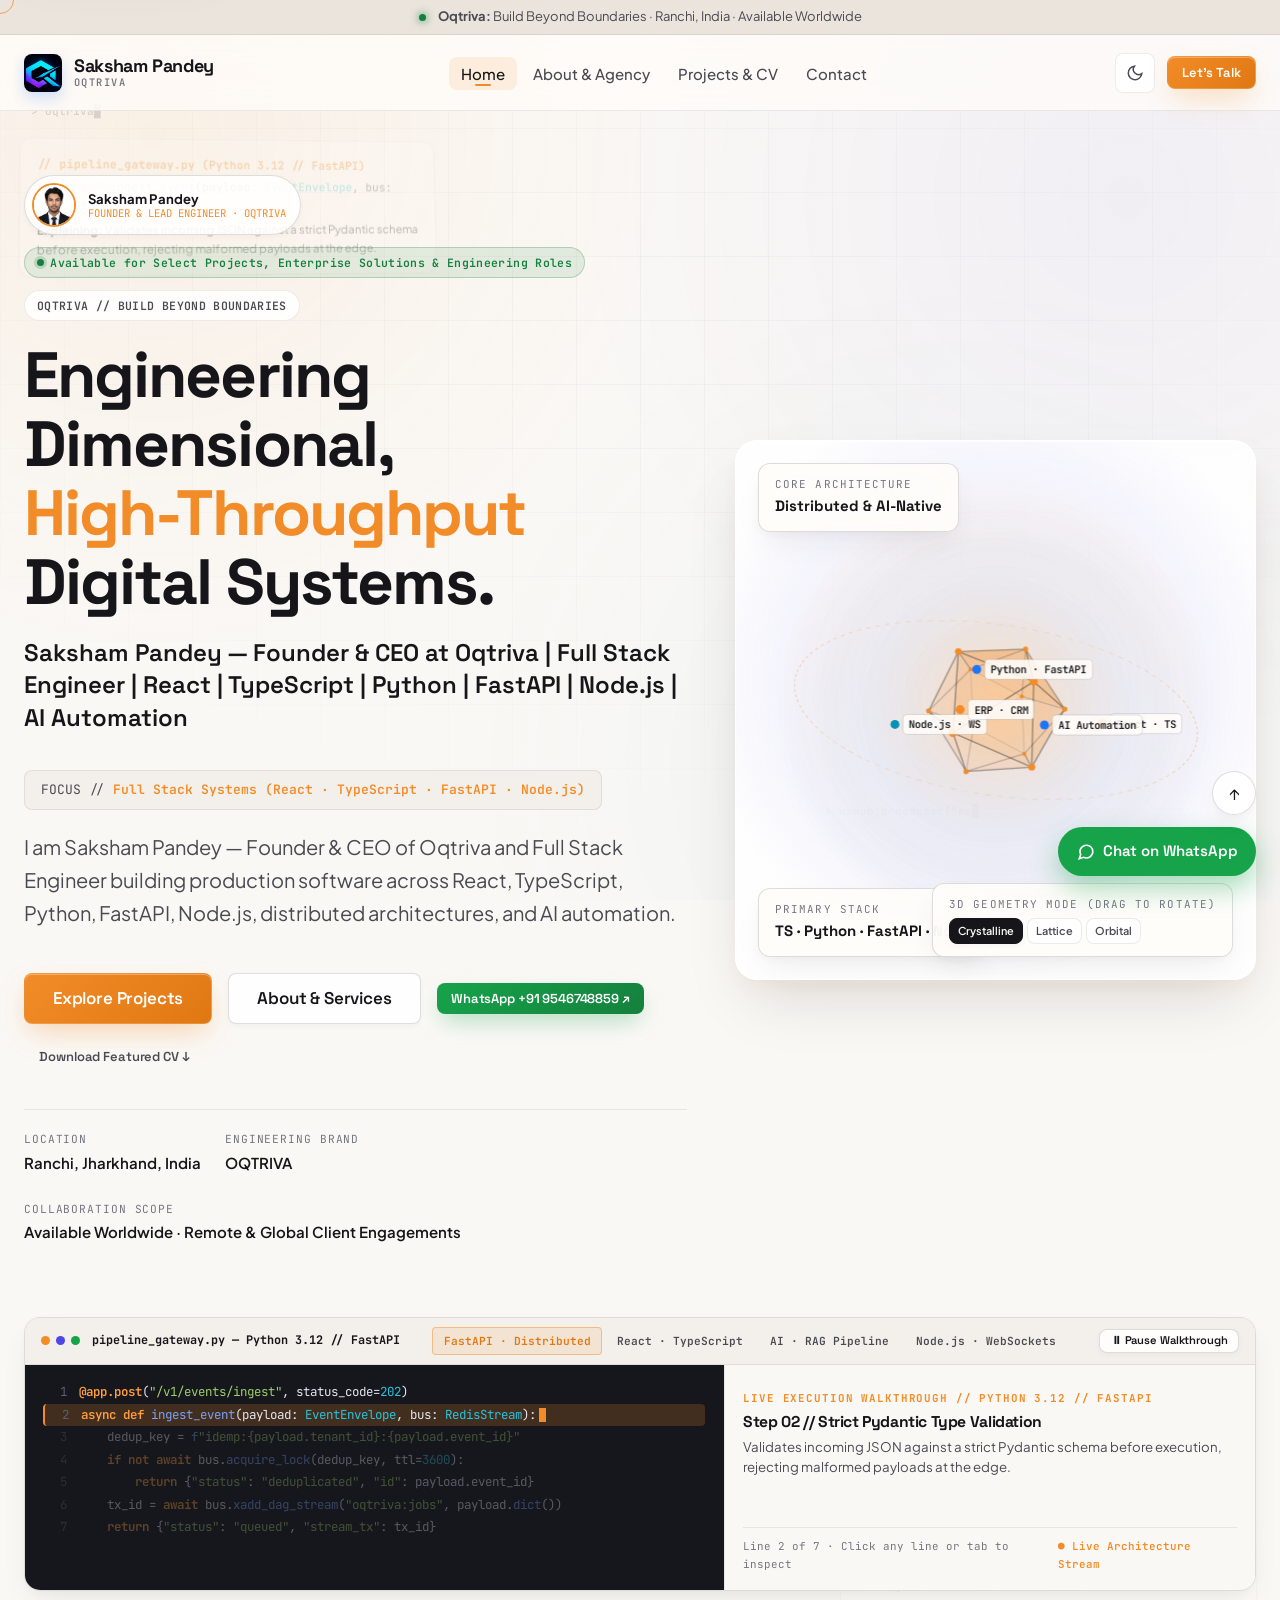
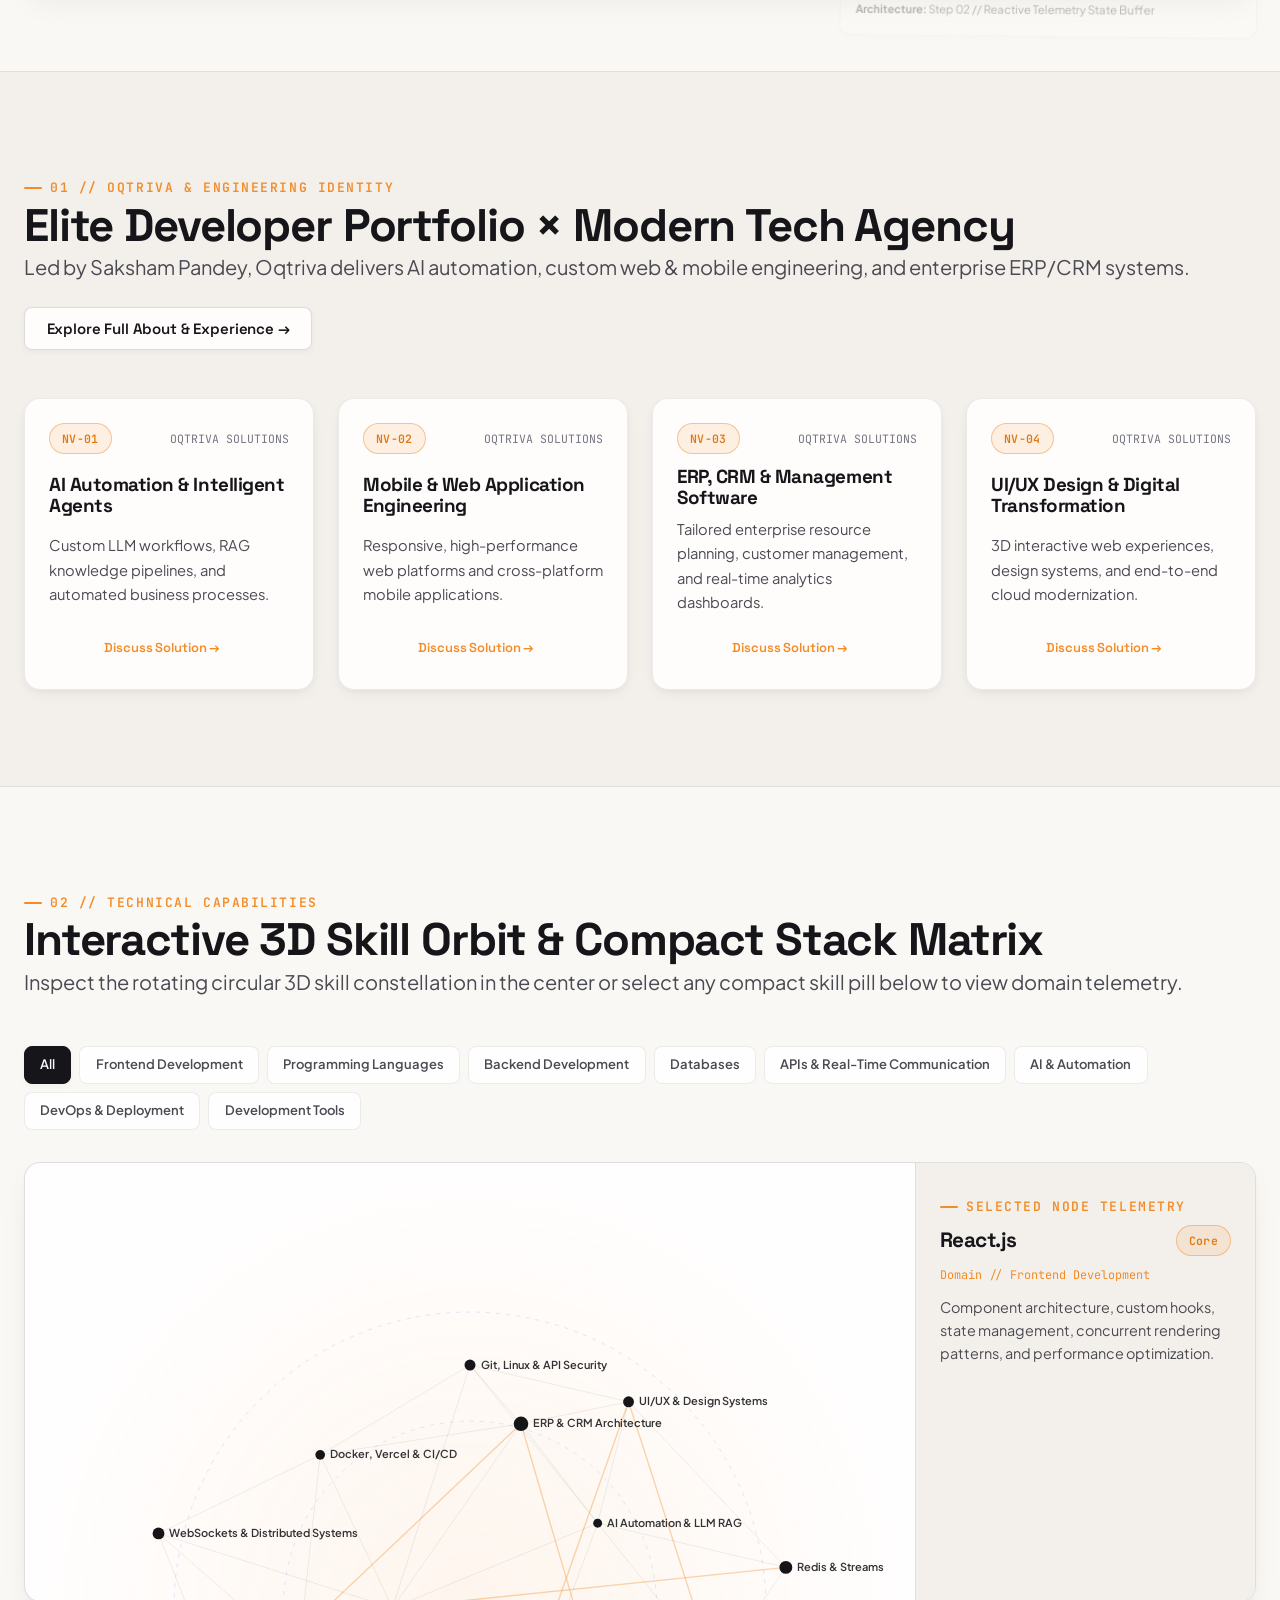
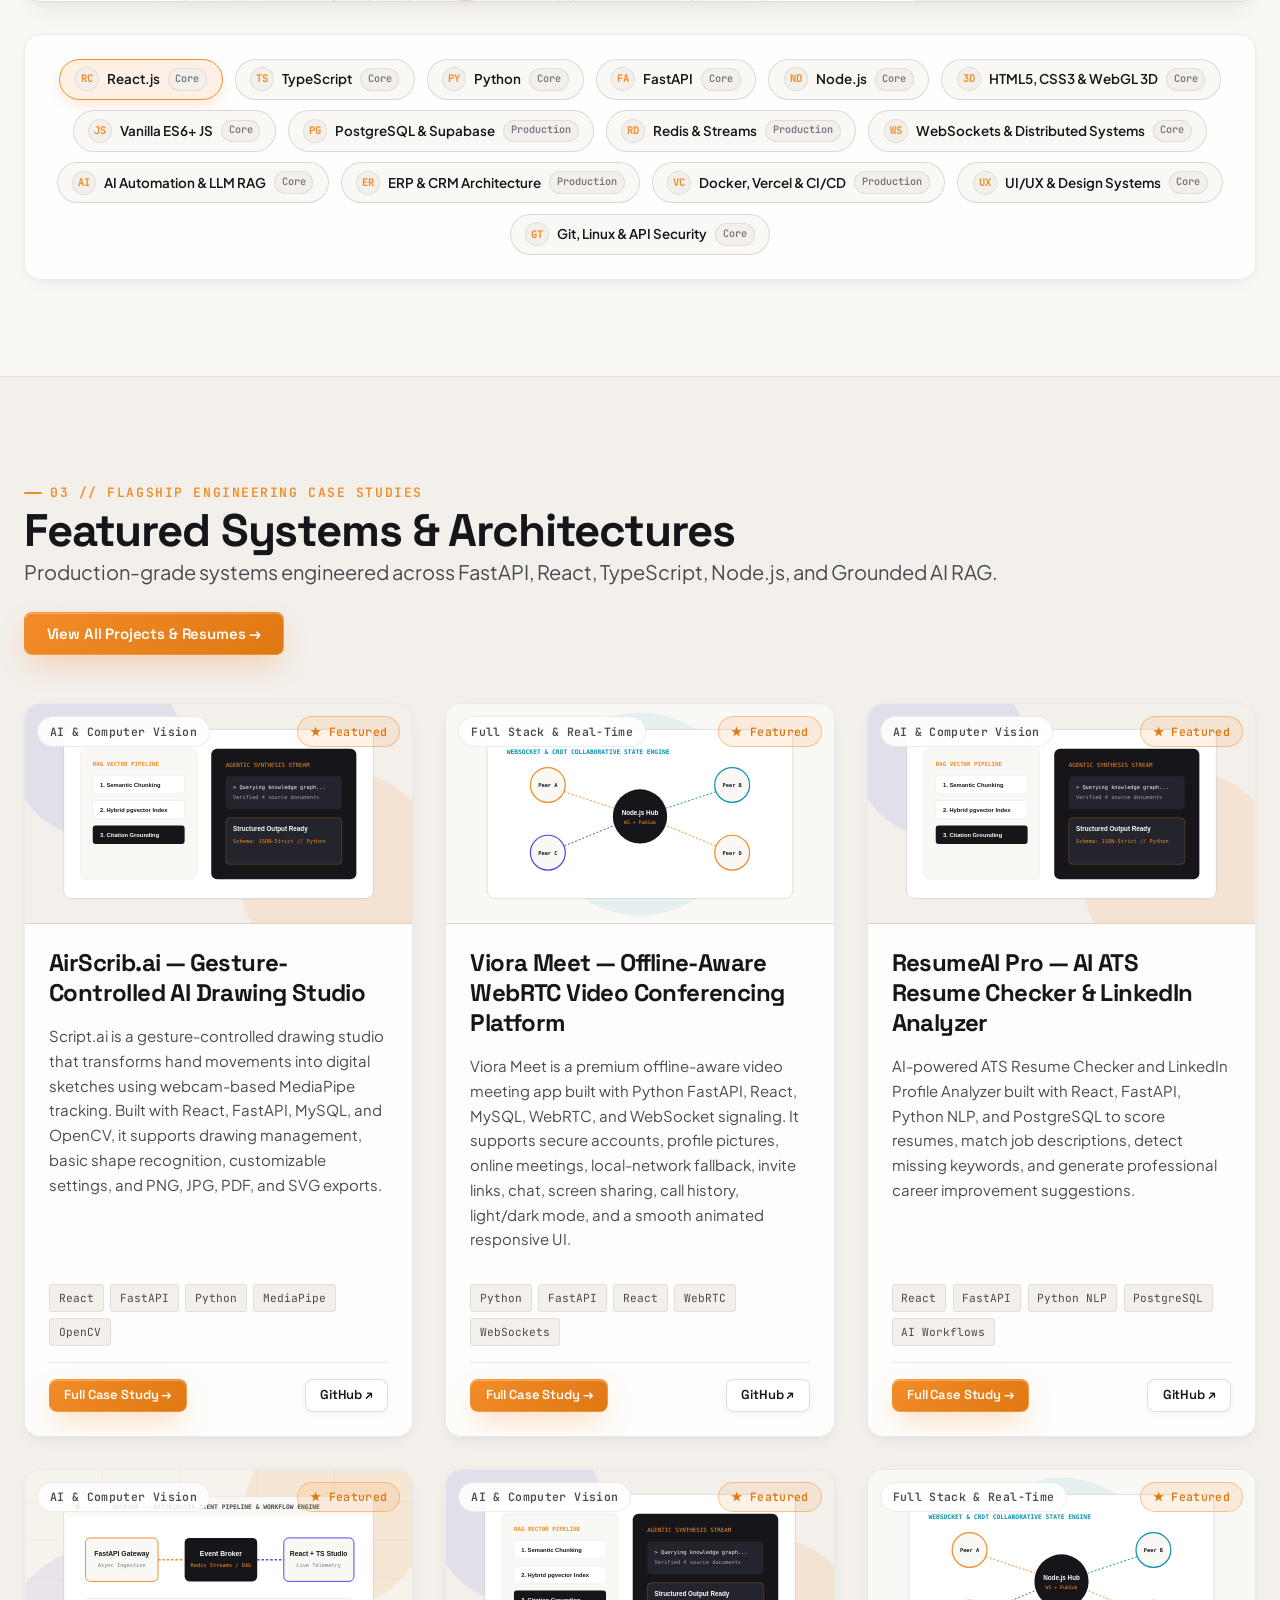
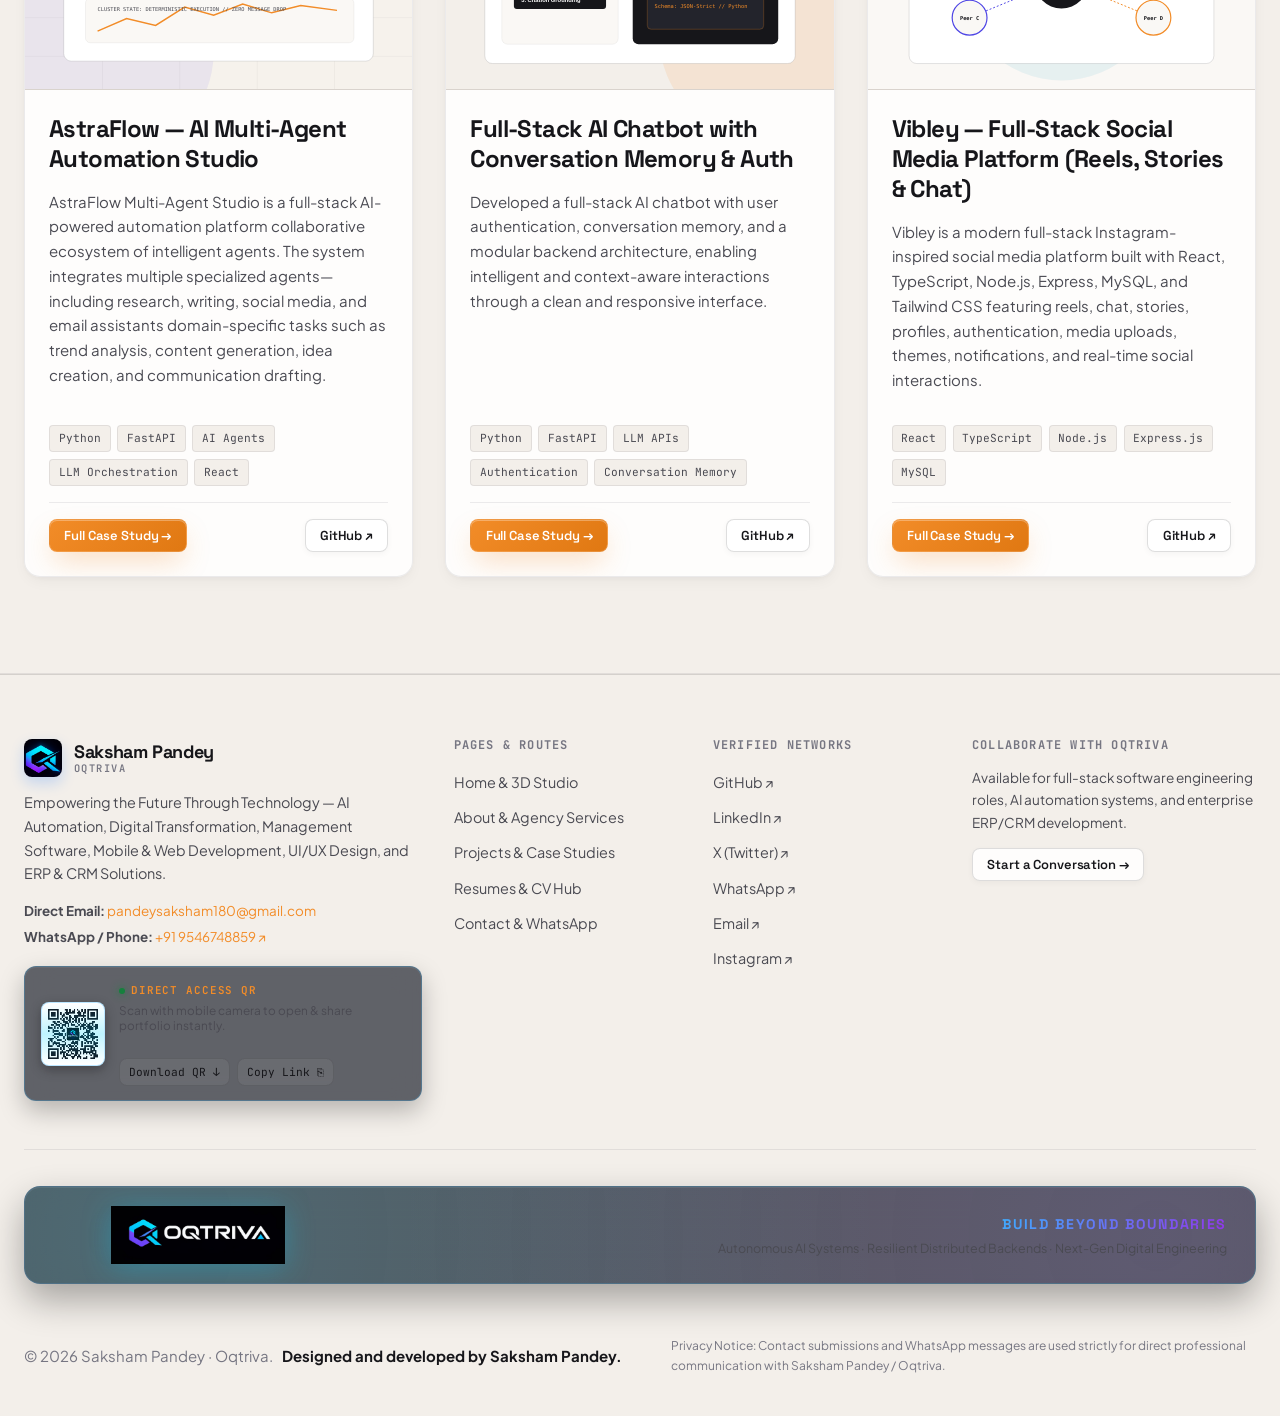
==== commit 3b4d184f: "changed the name and logo of the comapany" ====
--- a/index.html
+++ b/index.html
@@ -3,10 +3,10 @@
   <head>
     <meta charset="UTF-8" />
     <meta name="viewport" content="width=device-width, initial-scale=1.0" />
-    <title>Saksham Pandey — Founder &amp; Full Stack Engineer | NexVora Technologies</title>
+    <title>Saksham Pandey — Founder &amp; Full Stack Engineer | OQTRIVA</title>
     <meta
       name="description"
-      content="Saksham Pandey — Founder &amp; CEO of NexVora Technologies and Full Stack Engineer in Ranchi, Jharkhand, India. Specializing in React, TypeScript, Python, FastAPI, Node.js, AI Automation, ERP/CRM, and Distributed Systems."
+      content="Saksham Pandey — Founder &amp; Full Stack Engineer at Oqtriva in Ranchi, Jharkhand, India. Specializing in React, TypeScript, Python, FastAPI, Node.js, AI Automation, ERP/CRM, and Distributed Systems."
     />
     <meta name="author" content="Saksham Pandey" />
     <meta name="robots" content="index, follow" />
@@ -16,17 +16,18 @@
     <meta property="og:type" content="website" />
     <meta
       property="og:title"
-      content="Saksham Pandey | Founder &amp; Full Stack Engineer — NexVora Technologies"
+      content="Saksham Pandey | Founder &amp; Full Stack Engineer — OQTRIVA"
     />
     <meta
       property="og:description"
-      content="Explore interactive 3D architecture, AI automation, ERP/CRM solutions, and full-stack software engineering by Saksham Pandey (NexVora Technologies)."
+      content="Explore interactive 3D architecture, AI automation, ERP/CRM solutions, and full-stack software engineering by Saksham Pandey (Oqtriva)."
     />
     <meta property="og:image" content="assets/images/saksham-profile.png" />
     <meta name="twitter:card" content="summary_large_image" />
 
-    <!-- NexVora Technologies Favicon -->
-    <link rel="icon" type="image/svg+xml" href="assets/icons/nexvora-logo.svg" />
+    <!-- OQTRIVA Favicon -->
+    <link rel="icon" type="image/png" href="assets/icons/oqtriva-icon.png" />
+    <link rel="icon" type="image/svg+xml" href="assets/icons/oqtriva-logo.svg" />
 
     <!-- Non-blocking Google Fonts with System Fallbacks -->
     <link rel="preconnect" href="https://fonts.googleapis.com" />
@@ -53,7 +54,7 @@
         <span class="teleport-overlay__slash">/</span>
         <span class="teleport-overlay__bracket teleport-overlay__bracket--right">&gt;</span>
         <div class="teleport-overlay__ring"></div>
-        <span class="teleport-overlay__label">NEXVORA // TELEPORT ROUTE</span>
+        <span class="teleport-overlay__label">OQTRIVA // TELEPORT ROUTE</span>
       </div>
     </div>
 
@@ -77,7 +78,7 @@
             </div>
             <div><span class="tok-kw">@app.post</span>(<span class="tok-str">"/v1/events/ingest"</span>, status_code=<span class="tok-typ">202</span>)</div>
             <div><span class="tok-kw">async def</span> <span class="tok-fn">ingest_event</span>(payload: <span class="tok-typ">EventEnvelope</span>):</div>
-            <div>&nbsp;&nbsp;tx = <span class="tok-kw">await</span> bus.<span class="tok-fn">xadd_dag_stream</span>(<span class="tok-str">"nexvora:jobs"</span>, payload)</div>
+            <div>&nbsp;&nbsp;tx = <span class="tok-kw">await</span> bus.<span class="tok-fn">xadd_dag_stream</span>(<span class="tok-str">"oqtriva:jobs"</span>, payload)</div>
             <div class="intro-code-explain-pill">
               <strong>Live Code Explanation:</strong> Non-blocking FastAPI gateway validates distributed event schemas and appends tasks to a Redis DAG stream with zero message drop.
             </div>
@@ -130,12 +131,12 @@
       <div class="intro-stage">
         <div class="intro-prism" aria-hidden="true">
           <img
-            src="assets/icons/nexvora-logo.svg"
-            alt="NexVora Technologies Logo"
-            style="width: 68px; height: 68px; border-radius: 14px; box-shadow: 0 16px 36px rgba(26, 117, 255, 0.35)"
+            src="assets/icons/oqtriva-icon.png"
+            alt="OQTRIVA Logo"
+            style="width: 68px; height: 68px; border-radius: 14px; box-shadow: 0 16px 36px rgba(0, 212, 255, 0.35); object-fit: contain;"
           />
         </div>
-        <span class="intro-brand">NEXVORA TECHNOLOGIES</span>
+        <span class="intro-brand">OQTRIVA</span>
         <p class="intro-name">Saksham Pandey</p>
         <p id="introLiveStatusText" class="intro-live-status">
           Compiling FastAPI Async Gateway &amp; 3D Spatial Environment...
@@ -166,7 +167,7 @@
     <script>
       (function () {
         try {
-          if (sessionStorage.getItem('nexvora_intro_seen_session') === 'true') {
+          if (sessionStorage.getItem('oqtriva_intro_seen_session') === 'true') {
             var existing = document.getElementById('introOverlay');
             if (existing) existing.style.display = 'none';
           }
@@ -177,7 +178,7 @@
           el.classList.add('is-hidden');
           el.setAttribute('aria-hidden', 'true');
           try {
-            sessionStorage.setItem('nexvora_intro_seen_session', 'true');
+            sessionStorage.setItem('oqtriva_intro_seen_session', 'true');
           } catch (e) {}
           setTimeout(function () {
             el.style.display = 'none';
@@ -198,21 +199,21 @@
       aria-label="Persistence status"
     >
       <span class="sync-banner__dot"></span>
-      <span>NexVora Technologies · Empowering the Future Through Technology</span>
+      <span>Oqtriva · Build Beyond Boundaries</span>
     </div>
 
-    <!-- Site Header & Multi-Page Navigation with NexVora Technologies Logo -->
+    <!-- Site Header & Multi-Page Navigation with OQTRIVA Logo -->
     <header id="siteHeader" class="site-header">
       <div class="container site-header__inner">
-        <a href="index.html" class="brand-logo" aria-label="Saksham Pandey — NexVora Technologies Home">
+        <a href="index.html" class="brand-logo" aria-label="Saksham Pandey — OQTRIVA Home">
           <img
-            src="assets/icons/nexvora-logo.svg"
-            alt="NexVora Technologies Logo"
+            src="assets/icons/oqtriva-icon.png"
+            alt="OQTRIVA Logo"
             class="brand-logo__img"
           />
           <span class="brand-logo__meta">
             <span id="navBrandName">Saksham Pandey</span>
-            <span id="navBrandSub" class="brand-logo__sub">NEXVORA TECHNOLOGIES</span>
+            <span id="navBrandSub" class="brand-logo__sub">OQTRIVA</span>
           </span>
         </a>
 
@@ -316,12 +317,12 @@
                 <img
                   id="heroProfileImage"
                   src="assets/images/saksham-profile.png"
-                  alt="Saksham Pandey — Founder &amp; CEO of NexVora Technologies"
+                  alt="Saksham Pandey — Founder &amp; Full Stack Engineer at Oqtriva"
                   class="hero-portrait-badge__img"
                 />
                 <div style="display:flex;flex-direction:column;line-height:1.2;min-width:0;">
                   <span style="font-weight:700;font-size:0.82rem;color:var(--text-primary);">Saksham Pandey</span>
-                  <span class="mono" style="font-size:0.66rem;color:var(--accent-primary);">FOUNDER &amp; CEO · NEXVORA</span>
+                  <span class="mono" style="font-size:0.66rem;color:var(--accent-primary);">FOUNDER &amp; LEAD ENGINEER · OQTRIVA</span>
                 </div>
               </div>
 
@@ -332,7 +333,7 @@
                 >
               </span>
               <span id="heroEyebrow" class="badge"
-                >NEXVORA TECHNOLOGIES // STUDIO</span
+                >OQTRIVA // BUILD BEYOND BOUNDARIES</span
               >
             </div>
 
@@ -361,7 +362,7 @@
             </div>
 
             <p id="heroSubtitleText" class="hero-intro">
-              I am Saksham Pandey — Founder &amp; CEO of NexVora Technologies and Full Stack Engineer building production software across React, TypeScript, Python, FastAPI, Node.js, ERP/CRM systems, and applied AI.
+              I am Saksham Pandey — Founder of Oqtriva and Full Stack Engineer building production software across React, TypeScript, Python, FastAPI, Node.js, distributed architectures, and applied AI.
             </p>
 
             <div class="hero-cta-group">
@@ -406,7 +407,7 @@
               <div class="hero-meta-item">
                 <span class="hero-meta-item__label">Engineering Brand</span>
                 <span id="heroMetaBrand" class="hero-meta-item__value"
-                  >NEXVORA TECHNOLOGIES</span
+                  >OQTRIVA</span
                 >
               </div>
               <div class="hero-meta-item">
@@ -423,7 +424,7 @@
             <div class="hero-canvas-wrapper">
               <div class="spatial-card spatial-card--top-left float-slow">
                 <span id="spatialTopLabel" class="spatial-card__label"
-                  >NEXVORA STUDIO</span
+                  >OQTRIVA STUDIO</span
                 >
                 <span id="spatialTopValue" class="spatial-card__value"
                   >AI · Web · ERP · CRM</span
@@ -532,15 +533,15 @@
         </div>
       </section>
 
-      <!-- 2. NEXVORA TECHNOLOGIES AGENCY SOLUTIONS & PORTRAIT OVERVIEW -->
+      <!-- 2. OQTRIVA AGENCY SOLUTIONS & PORTRAIT OVERVIEW -->
       <section id="about" class="section section--alt">
         <div class="container">
           <div class="section-header section-header--split reveal">
             <div>
-              <span class="section-eyebrow">01 // NexVora Technologies &amp; Engineering Identity</span>
+              <span class="section-eyebrow">01 // Oqtriva &amp; Engineering Identity</span>
               <h2 class="section-title">Elite Developer Portfolio × Modern Tech Agency</h2>
               <p class="section-subtitle">
-                Led by Founder &amp; CEO Saksham Pandey, NexVora Technologies delivers AI automation, custom web &amp; mobile engineering, and enterprise ERP/CRM systems.
+                Led by Saksham Pandey, Oqtriva delivers AI automation, custom web &amp; mobile engineering, and enterprise ERP/CRM systems.
               </p>
             </div>
             <a href="about.html" class="btn btn--secondary">
@@ -639,14 +640,14 @@
           <div>
             <a href="index.html" class="brand-logo" style="margin-bottom: 0.85rem">
               <img
-                src="assets/icons/nexvora-logo.svg"
-                alt="NexVora Technologies Logo"
+                src="assets/icons/oqtriva-icon.png"
+                alt="OQTRIVA Logo"
                 class="brand-logo__img"
               />
               <span class="brand-logo__meta">
                 <span id="footerBrandName">Saksham Pandey</span>
                 <span id="footerCompanySub" class="brand-logo__sub"
-                  >NEXVORA TECHNOLOGIES</span
+                  >OQTRIVA</span
                 >
               </span>
             </a>
@@ -659,6 +660,47 @@
             <div style="font-size: 0.84rem; color: var(--text-secondary); display: flex; flex-direction: column; gap: 0.25rem;">
               <span><strong>Direct Email:</strong> <a href="mailto:pandeysaksham180@gmail.com" style="color:var(--accent-primary);">pandeysaksham180@gmail.com</a></span>
               <span><strong>WhatsApp / Phone:</strong> <a href="https://wa.me/919546748859" target="_blank" rel="noopener noreferrer" style="color:var(--accent-primary);">+91 9546748859 ↗</a></span>
+            </div>
+
+            <!-- Direct Access QR Card (Circled Location in Footer Column 1) -->
+            <div class="footer-qr-card">
+              <button
+                type="button"
+                id="footerQrThumbBtn"
+                class="footer-qr-card__thumb"
+                title="Click to enlarge &amp; scan QR code"
+                aria-label="Enlarge QR Code"
+              >
+                <img
+                  src="assets/images/oqtriva-portfolio-qr.png"
+                  alt="OQTRIVA Portfolio QR Code"
+                  loading="lazy"
+                />
+              </button>
+              <div class="footer-qr-card__info">
+                <span class="footer-qr-card__tag">Direct Access QR</span>
+                <p class="footer-qr-card__desc">
+                  Scan with mobile camera to open &amp; share portfolio instantly.
+                </p>
+                <div class="footer-qr-card__actions">
+                  <a
+                    href="assets/images/oqtriva-portfolio-qr.png"
+                    download="Oqtriva-Portfolio-QR.png"
+                    class="footer-qr-btn"
+                    title="Download high-res scannable QR Code"
+                  >
+                    Download QR ↓
+                  </a>
+                  <button
+                    type="button"
+                    id="copyShareLinkBtn"
+                    class="footer-qr-btn"
+                    title="Copy direct portfolio link"
+                  >
+                    Copy Link ⎘
+                  </button>
+                </div>
+              </div>
             </div>
           </div>
 
@@ -705,7 +747,7 @@
               class="mono"
               style="font-size: 0.75rem; text-transform: uppercase; letter-spacing: 0.1em; color: var(--text-muted); margin-bottom: 0.85rem;"
             >
-              Collaborate with NexVora
+              Collaborate with Oqtriva
             </h3>
             <p
               style="font-size: 0.85rem; color: var(--text-secondary); margin-bottom: 0.85rem;"
@@ -718,19 +760,39 @@
           </div>
         </div>
 
+        <!-- Lowest Section: OQTRIVA Frosted-Glass Blurred Banner (Second Pic with Blurred Backdrop) -->
+        <div class="footer-oqtriva-banner-wrap">
+          <div class="footer-oqtriva-banner-glass">
+            <div class="footer-oqtriva-banner-img-wrap">
+              <img
+                src="assets/images/oqtriva-banner.png"
+                alt="OQTRIVA — Build Beyond Boundaries"
+                class="footer-oqtriva-banner-img"
+                loading="lazy"
+              />
+            </div>
+            <div class="footer-oqtriva-banner-meta">
+              <span class="footer-oqtriva-tagline">Build Beyond Boundaries</span>
+              <span class="footer-oqtriva-sub">
+                Autonomous AI Systems · Resilient Distributed Backends · Next-Gen Digital Engineering
+              </span>
+            </div>
+          </div>
+        </div>
+
         <div class="footer-bottom">
           <div>
             <span
               >&copy; <span id="footerYear">2026</span>
               <span id="footerCopyrightHolder"
-                >Saksham Pandey · NEXVORA TECHNOLOGIES</span
+                >Saksham Pandey · OQTRIVA</span
               >.</span
             >
             <strong
               id="footerAttribution"
               style="color: var(--text-primary); margin-left: 0.35rem"
             >
-              Designed and engineered by Saksham Pandey · NexVora Technologies.
+              Designed and engineered by Saksham Pandey · Oqtriva.
             </strong>
           </div>
           <p
@@ -740,6 +802,31 @@
         </div>
       </div>
     </footer>
+
+    <!-- Scannable High-Res QR Code Preview & Direct Share Modal -->
+    <div id="qrPreviewModal" class="qr-modal" role="dialog" aria-modal="true" aria-hidden="true" aria-label="Portfolio Direct Access QR Code">
+      <div class="qr-modal__backdrop"></div>
+      <div class="qr-modal__dialog">
+        <button type="button" id="closeQrModalBtn" class="qr-modal__close" aria-label="Close modal">✕</button>
+        <div class="qr-modal__brand">
+          <img src="assets/icons/oqtriva-icon.png" alt="OQTRIVA Emblem" />
+          <span>OQTRIVA</span>
+        </div>
+        <h3 class="qr-modal__title">Direct Portfolio Access</h3>
+        <p class="qr-modal__sub">Point any mobile phone camera or scanner at this QR code to load the live portfolio immediately.</p>
+        <div class="qr-modal__qr-frame">
+          <img src="assets/images/oqtriva-portfolio-qr.png" alt="Scannable OQTRIVA Portfolio QR Code" />
+        </div>
+        <div class="qr-modal__actions">
+          <a href="assets/images/oqtriva-portfolio-qr.png" download="Oqtriva-Portfolio-QR.png" class="btn btn--primary btn--sm">
+            Download QR Code ↓
+          </a>
+          <button type="button" onclick="navigator.clipboard.writeText(window.location.href.split('#')[0]);window.showToast&&window.showToast('Link copied to clipboard!','success');" class="btn btn--secondary btn--sm">
+            Copy Share Link ⎘
+          </button>
+        </div>
+      </div>
+    </div>
 
     <!-- Floating WhatsApp CTA & Back to Top -->
     <div class="floating-actions">
--- a/style.css
+++ b/style.css
@@ -1,6 +1,6 @@
 /* === STYLESHEET: css/tokens.css === */
 /* ==========================================================================
-   DESIGN TOKENS — SAKSHAM PANDEY | NEXVORA TECHNOLOGIES
+   DESIGN TOKENS — SAKSHAM PANDEY | OQTRIVA
    Predominantly warm pearl/alabaster light theme with charcoal typography,
    signature #F28C28 warm orange accent, dimensional shadows, and 3D depth.
    ========================================================================== */
@@ -1850,6 +1850,362 @@
   border-radius: var(--radius-lg);
   color: var(--text-secondary);
 }
+
+/* ==========================================================================
+   OQTRIVA FOOTER QR CARD & FROSTED-GLASS BANNER COMPONENTS
+   ========================================================================== */
+
+/* --- Column 1 High-Tech QR Access Card --- */
+.footer-qr-card {
+  margin-top: 1.15rem;
+  padding: 0.9rem 1rem;
+  background: rgba(18, 22, 34, 0.65);
+  border: 1px solid rgba(56, 182, 255, 0.25);
+  border-radius: var(--radius-md);
+  backdrop-filter: blur(14px);
+  -webkit-backdrop-filter: blur(14px);
+  box-shadow: 0 10px 24px rgba(0, 0, 0, 0.25), inset 0 1px 0 rgba(255, 255, 255, 0.06);
+  display: flex;
+  align-items: center;
+  gap: 0.9rem;
+  transition: border-color var(--duration-fast) ease, box-shadow var(--duration-fast) ease, transform var(--duration-fast) ease;
+}
+
+.footer-qr-card:hover {
+  border-color: var(--accent-primary);
+  box-shadow: 0 12px 28px rgba(0, 212, 255, 0.18), inset 0 1px 0 rgba(255, 255, 255, 0.12);
+  transform: translateY(-2px);
+}
+
+.footer-qr-card__thumb {
+  position: relative;
+  width: 64px;
+  height: 64px;
+  flex-shrink: 0;
+  border-radius: var(--radius-sm);
+  background: #ffffff;
+  padding: 3px;
+  border: 1px solid rgba(56, 182, 255, 0.35);
+  box-shadow: 0 4px 12px rgba(0, 0, 0, 0.3);
+  cursor: pointer;
+  overflow: hidden;
+  display: block;
+}
+
+.footer-qr-card__thumb img {
+  width: 100%;
+  height: 100%;
+  object-fit: contain;
+  display: block;
+  border-radius: 3px;
+}
+
+.footer-qr-card__thumb::after {
+  content: '';
+  position: absolute;
+  inset: 0;
+  background: linear-gradient(180deg, transparent 0%, rgba(0, 212, 255, 0.25) 50%, transparent 100%);
+  animation: qrScanBeam 2.4s ease-in-out infinite;
+  pointer-events: none;
+}
+
+@keyframes qrScanBeam {
+  0% { transform: translateY(-100%); }
+  100% { transform: translateY(100%); }
+}
+
+.footer-qr-card__info {
+  flex: 1;
+  min-width: 0;
+  display: flex;
+  flex-direction: column;
+  gap: 0.25rem;
+}
+
+.footer-qr-card__tag {
+  display: inline-flex;
+  align-items: center;
+  gap: 0.35rem;
+  font-family: var(--font-mono);
+  font-size: 0.68rem;
+  letter-spacing: 0.08em;
+  text-transform: uppercase;
+  color: var(--accent-primary);
+  font-weight: 600;
+}
+
+.footer-qr-card__tag::before {
+  content: '';
+  width: 6px;
+  height: 6px;
+  border-radius: 50%;
+  background: var(--status-success);
+  box-shadow: 0 0 8px var(--status-success);
+  display: inline-block;
+}
+
+.footer-qr-card__desc {
+  font-size: 0.74rem;
+  line-height: 1.25;
+  color: var(--text-secondary);
+  overflow-wrap: break-word;
+  word-break: break-word;
+}
+
+.footer-qr-card__actions {
+  display: flex;
+  align-items: center;
+  gap: 0.45rem;
+  margin-top: 0.3rem;
+  flex-wrap: wrap;
+}
+
+.footer-qr-btn {
+  font-family: var(--font-mono);
+  font-size: 0.7rem;
+  padding: 0.22rem 0.55rem;
+  border-radius: var(--radius-sm);
+  background: rgba(255, 255, 255, 0.06);
+  border: 1px solid var(--border-medium);
+  color: var(--text-primary);
+  cursor: pointer;
+  display: inline-flex;
+  align-items: center;
+  gap: 0.3rem;
+  transition: all var(--duration-fast) ease;
+  text-decoration: none;
+}
+
+.footer-qr-btn:hover {
+  background: var(--accent-primary);
+  border-color: var(--accent-primary);
+  color: #0b0d13;
+  transform: translateY(-1px);
+}
+
+/* --- Lowest Section OQTRIVA Frosted-Glass Blurred Banner --- */
+.footer-oqtriva-banner-wrap {
+  margin: 2.25rem 0 1.25rem;
+  position: relative;
+}
+
+.footer-oqtriva-banner-glass {
+  position: relative;
+  background: rgba(14, 18, 28, 0.68);
+  backdrop-filter: blur(20px);
+  -webkit-backdrop-filter: blur(20px);
+  border: 1px solid rgba(56, 182, 255, 0.25);
+  border-radius: var(--radius-lg);
+  padding: 1.2rem 1.75rem;
+  display: flex;
+  align-items: center;
+  justify-content: space-between;
+  gap: 1.5rem;
+  overflow: hidden;
+  box-shadow: 0 16px 36px rgba(0, 0, 0, 0.32), inset 0 1px 0 rgba(255, 255, 255, 0.08);
+}
+
+.footer-oqtriva-banner-glass::before {
+  content: '';
+  position: absolute;
+  top: -50%;
+  left: -20%;
+  width: 140%;
+  height: 200%;
+  background: radial-gradient(circle at 20% 50%, rgba(0, 212, 255, 0.12), transparent 55%),
+              radial-gradient(circle at 80% 50%, rgba(139, 92, 246, 0.12), transparent 55%);
+  pointer-events: none;
+}
+
+.footer-oqtriva-banner-img-wrap {
+  position: relative;
+  flex-shrink: 0;
+  max-width: 290px;
+  width: 100%;
+}
+
+.footer-oqtriva-banner-img {
+  width: 100%;
+  height: auto;
+  max-height: 58px;
+  object-fit: contain;
+  display: block;
+  filter: drop-shadow(0 4px 14px rgba(0, 212, 255, 0.28));
+}
+
+.footer-oqtriva-banner-meta {
+  position: relative;
+  display: flex;
+  flex-direction: column;
+  gap: 0.25rem;
+  text-align: right;
+}
+
+.footer-oqtriva-tagline {
+  font-family: var(--font-display);
+  font-size: 0.88rem;
+  font-weight: 700;
+  letter-spacing: 0.12em;
+  text-transform: uppercase;
+  background: linear-gradient(135deg, #ffffff 0%, #38b6ff 50%, #9333ea 100%);
+  -webkit-background-clip: text;
+  -webkit-text-fill-color: transparent;
+}
+
+.footer-oqtriva-sub {
+  font-size: 0.78rem;
+  color: var(--text-secondary);
+  line-height: 1.35;
+}
+
+@media (max-width: 768px) {
+  .footer-oqtriva-banner-glass {
+    flex-direction: column;
+    text-align: center;
+    padding: 1.15rem 1.25rem;
+    gap: 1rem;
+  }
+  .footer-oqtriva-banner-img-wrap {
+    max-width: 220px;
+  }
+  .footer-oqtriva-banner-meta {
+    text-align: center;
+  }
+  .footer-qr-card {
+    flex-direction: column;
+    align-items: flex-start;
+  }
+  .footer-qr-card__thumb {
+    width: 72px;
+    height: 72px;
+  }
+}
+
+/* --- QR Code Full Preview Modal --- */
+.qr-modal {
+  position: fixed;
+  inset: 0;
+  z-index: var(--z-modal);
+  display: none;
+  align-items: center;
+  justify-content: center;
+  padding: 1.25rem;
+}
+
+.qr-modal.is-open {
+  display: flex;
+}
+
+.qr-modal__backdrop {
+  position: absolute;
+  inset: 0;
+  background: rgba(8, 10, 16, 0.82);
+  backdrop-filter: blur(12px);
+  -webkit-backdrop-filter: blur(12px);
+}
+
+.qr-modal__dialog {
+  position: relative;
+  z-index: 1;
+  max-width: 440px;
+  width: 100%;
+  background: var(--bg-elevated);
+  border: 1px solid rgba(56, 182, 255, 0.35);
+  border-radius: var(--radius-lg);
+  padding: 1.75rem;
+  box-shadow: 0 24px 60px rgba(0, 0, 0, 0.5), 0 0 30px rgba(0, 212, 255, 0.15);
+  display: flex;
+  flex-direction: column;
+  align-items: center;
+  text-align: center;
+  animation: modalPopIn 0.28s var(--ease-out-expo) forwards;
+}
+
+@keyframes modalPopIn {
+  0% { opacity: 0; transform: scale(0.92); }
+  100% { opacity: 1; transform: scale(1); }
+}
+
+.qr-modal__close {
+  position: absolute;
+  top: 1rem;
+  right: 1rem;
+  background: rgba(255, 255, 255, 0.08);
+  border: 1px solid var(--border-medium);
+  color: var(--text-primary);
+  width: 32px;
+  height: 32px;
+  border-radius: 50%;
+  display: grid;
+  place-items: center;
+  cursor: pointer;
+  transition: all var(--duration-fast) ease;
+}
+
+.qr-modal__close:hover {
+  background: var(--status-danger);
+  border-color: var(--status-danger);
+  color: #fff;
+}
+
+.qr-modal__brand {
+  display: inline-flex;
+  align-items: center;
+  gap: 0.5rem;
+  margin-bottom: 0.6rem;
+}
+
+.qr-modal__brand img {
+  width: 24px;
+  height: 24px;
+  object-fit: contain;
+}
+
+.qr-modal__brand span {
+  font-family: var(--font-display);
+  font-weight: 700;
+  letter-spacing: 0.1em;
+  font-size: 0.9rem;
+  color: var(--text-primary);
+}
+
+.qr-modal__title {
+  font-family: var(--font-display);
+  font-size: 1.25rem;
+  margin-bottom: 0.35rem;
+}
+
+.qr-modal__sub {
+  font-size: 0.82rem;
+  color: var(--text-secondary);
+  margin-bottom: 1.25rem;
+}
+
+.qr-modal__qr-frame {
+  background: #ffffff;
+  padding: 0.75rem;
+  border-radius: var(--radius-md);
+  box-shadow: 0 12px 30px rgba(0, 0, 0, 0.35);
+  border: 2px solid rgba(56, 182, 255, 0.4);
+  max-width: 220px;
+  width: 100%;
+  margin-bottom: 1.25rem;
+}
+
+.qr-modal__qr-frame img {
+  width: 100%;
+  height: auto;
+  display: block;
+}
+
+.qr-modal__actions {
+  display: flex;
+  gap: 0.65rem;
+  width: 100%;
+  justify-content: center;
+  flex-wrap: wrap;
+}
+
 
 
 /* === STYLESHEET: css/animations.css === */
